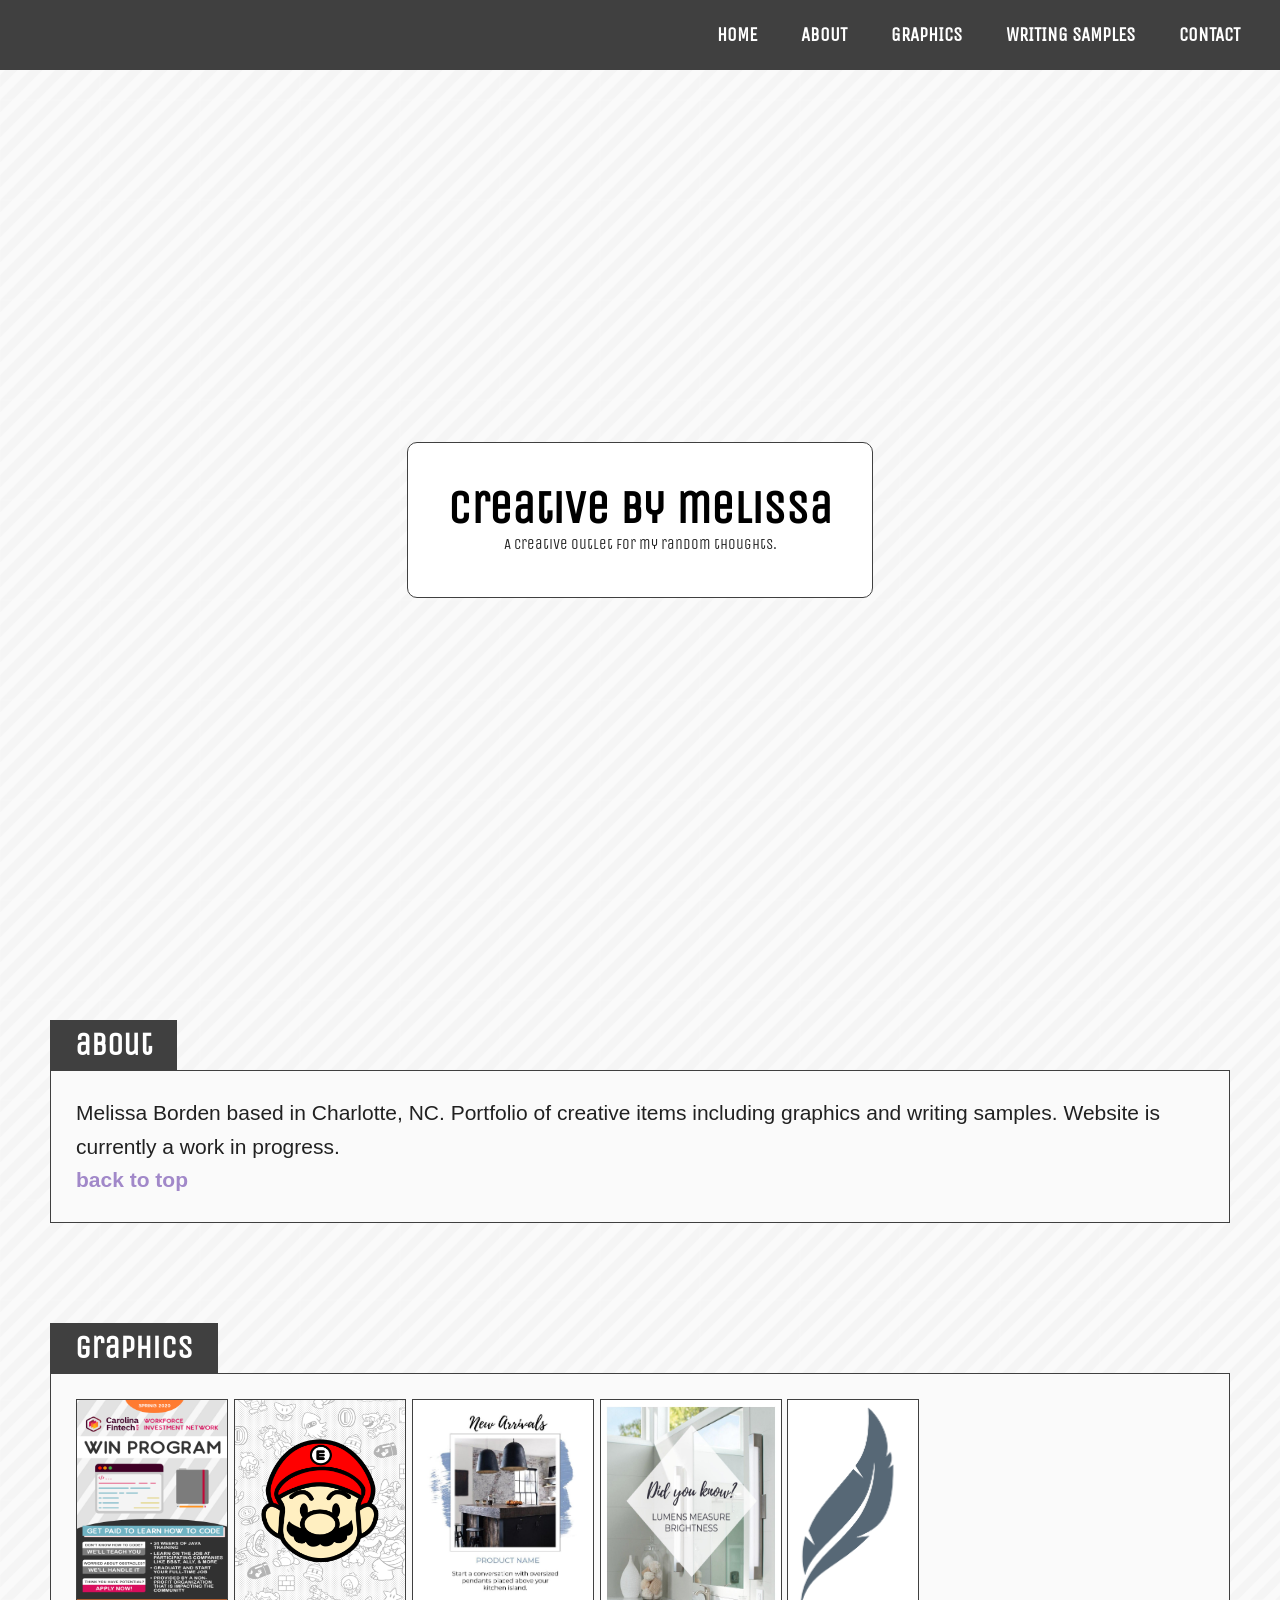
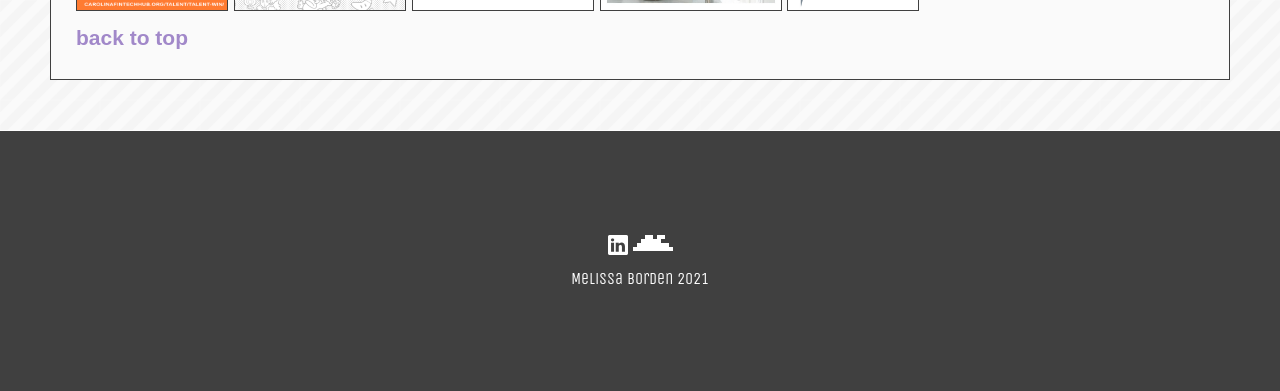
==== index.html @ 14ffc970 "Add blog link to footer" ====
<!DOCTYPE html>
<html lang="en">
<head>
  <meta charset="UTF-8">
  <meta name="viewport" content="width=device-width, initial-scale=1.0">
  <meta http-equiv="X-UA-Compatible" content="ie=edge">
  <title>Creative By Melissa (Borden)</title>
  <link rel="preconnect" href="https://fonts.gstatic.com">
  <link href="https://fonts.googleapis.com/css2?family=Unica+One&display=swap" rel="stylesheet">
  <link rel="stylesheet" type = "text/css" href="style.css" />
  <link rel="shortcut icon" href="bee.gif" />
   <nav id="top">
      <ul>
        <li><a href="/">home</a></li>
        <li><a href="#about">about</a></li>
        <li><a href="#examples">graphics</a></li>
        <li><a href="/writing.html">writing samples</a></li>
        <li><a href="mailto:melissaborden@outlook.com">contact</a></li>
      </ul>
    </nav>
    <header id="showcase">
         <div id="showcase-text">
            <h1>Creative By Melissa</h1>
            <p>A creative outlet for my random thoughts.</p>
         </div>
    </header>
   <!-- Global site tag (gtag.js) - Google Analytics -->
	<script async src="https://www.googletagmanager.com/gtag/js?id=G-S8QNSFEKWV"></script>
  <script>
    window.dataLayer = window.dataLayer || [];
    function gtag(){dataLayer.push(arguments);}
    gtag('js', new Date());
  
    gtag('config', 'G-S8QNSFEKWV');
  </script>  
</head>
<body>
    
  
  <!-- <div id="middle-break"><img src="images/blue-diamond.svg" height="200px" width="200px"></div>
  -->
<section id="about">
  <h2 class="tab">About</h2>
    <div class="boxes">
    <p>Melissa Borden based in Charlotte, NC. Portfolio of creative items including graphics and writing samples. Website is currently a work in progress.
    </p>
    <p><a href="#top">back to top</a></p>
    </div>
</section>


<section id="examples">
  <h2 class="tab">Graphics</h2>
    <div class="boxes">
    <p><a href="graphics/flyer.png"><img src="graphics/flyer.png" width="150" height="210" style="border:1px #404040 solid;" /></a>
      <a href="graphics/mario.png"><img src="graphics/mario.png" width="170" height="210" style="border:1px #404040 solid;" /></a>
      <a href="graphics/instagram-post.jpg"><img src="graphics/instagram-post.jpg" width="180" height="210" style="border:1px #404040 solid;" /></a>
      <a href="graphics/instagram-post-2.jpg"><img src="graphics/instagram-post-2.jpg" width="180" height="210" style="border:1px #404040 solid;" /></a>
      <a href="graphics/quill.png"><img src="graphics/quill.png" width="130" height="210" style="border:1px #404040 solid;" /></a>
    </p>
    <p><a href="#top">back to top</a></p>
    </div>
</section>

<section id="footer">
  <a href="http://www.linkedin.com/in/bordenmelissa"><img src="images/linkedin.png" /></a>
  <a href="https://blog.creativebymelissa.com"><img src="graphics/blog-icon.svg" width="40" height="24" alt="cbm blog" /></a>
  <br />
    <p>Melissa Borden 2021</p>
</section>
<script type="text/javascript" src="script.js"></script>
</body>
</html>
---- style.css ----
*{
    margin: 0;
    padding: 9;
}
body {
    color: #212121;
    font-family: "Unica One", sans-serif;
    font-size: 21px;
    margin: 0;
    line-height: 1.6;
    background-image: url('stripes-light.png');
}
nav {
    background: #404040;
    color: #000;
    font-family: "Unica One", sans-serif;
    font-size: .9em;
    font-weight: 700;
    list-style: none;
    margin: 0;
    padding: 20px;
    text-align: right;
}
nav li {
    display: inline;
    padding: 20px 20px;
}
nav a {
    color: #fff;
    text-decoration: none;
    text-transform: uppercase;
}
nav a:hover {
    color: #A188C9;
}
h1 {
    color: #000;
}
h1, h2 {
    text-transform: lowercase;
    line-height: 50px;
}
#showcase {
    /* background-color: #eee; */
    /* background-image: url('stripes-light.png'); */
    background-size: cover;
    background-position: center;
    display: flex;
    flex-direction: column;
    align-items: center;
    justify-content: center;
    height: 100vh;
    text-align: center;
    padding: 0 20px;
}
#showcase h1 {
    font-size: 2.2em;
}
#showcase h2 {
    font-size: 1.3em;
}  
#showcase p {
    font-size: .7em;
} 
#showcase-text {
    background-color: #fff;
    border: 1px #404040 solid;
    border-radius: 10px;
    padding: 40px 40px;
    font-family: "Unica One";
}
#showcase-text div {
    background-color: transparent;
    border: 1px solid #404040;
    padding: 10px;
}
#showcase .button {
    background-color: #00BCD4;
    border: 1px #ffffff solid;
    border-radius: 10px;
    color: #fff;
    font-size: 18px;
    text-decoration: none;
    padding: 10px 20px;
    margin-top: 20px;
}
#showcase .button:hover {
    background: #A188C9;
    color: #fff; 
}
#middle-break {
    text-align: center;
    background-color: #fff;
    border-top: 5px #F5F5F5 solid;
    border-bottom: 5px #F5F5F5 solid;
    padding: 10px;
}
#about {
    /* background: #fafafa; */
    color: #212121;
    padding: 50px;
}
/* #skills {
    padding: 20px;
    background: #7CC5DF;
    color: #000;
    text-align: center;
    border-top: 1px #fff solid;
}
*/
#examples {
    /* background: #fafafa; */
    color: #BDBDBD;
    padding: 50px;
}
.tab {
    background-color: #404040;
    color: #fff;
    display: inline-flex;
    padding: 0px 25px;
}
.boxes a {
    font-size: 1em;
    font-weight: 700;
    color: #A188C9;
    text-decoration: none;
}
.boxes a:hover {
    color: #404040;
}
.boxes {
    background-color: #FAFAFA;
    border: 1px #404040 solid;
    font-family: Arial, Helvetica, sans-serif;
    padding: 25px;
}
#contact {
    padding: 100px;
    color: #000;
    border-top: 1px #fff solid;
}
#contact h2 {
    background-color: #404040;
    color: #fff;
    display: inline-flex;
    padding: 0px 25px;
}
#footer {
    background: #404040;
    padding: 100px;
    text-align: center;
    color: #fff;
    border-top: 1px #fff solid;
}
#footer p {
    font-size: 1rem;
}
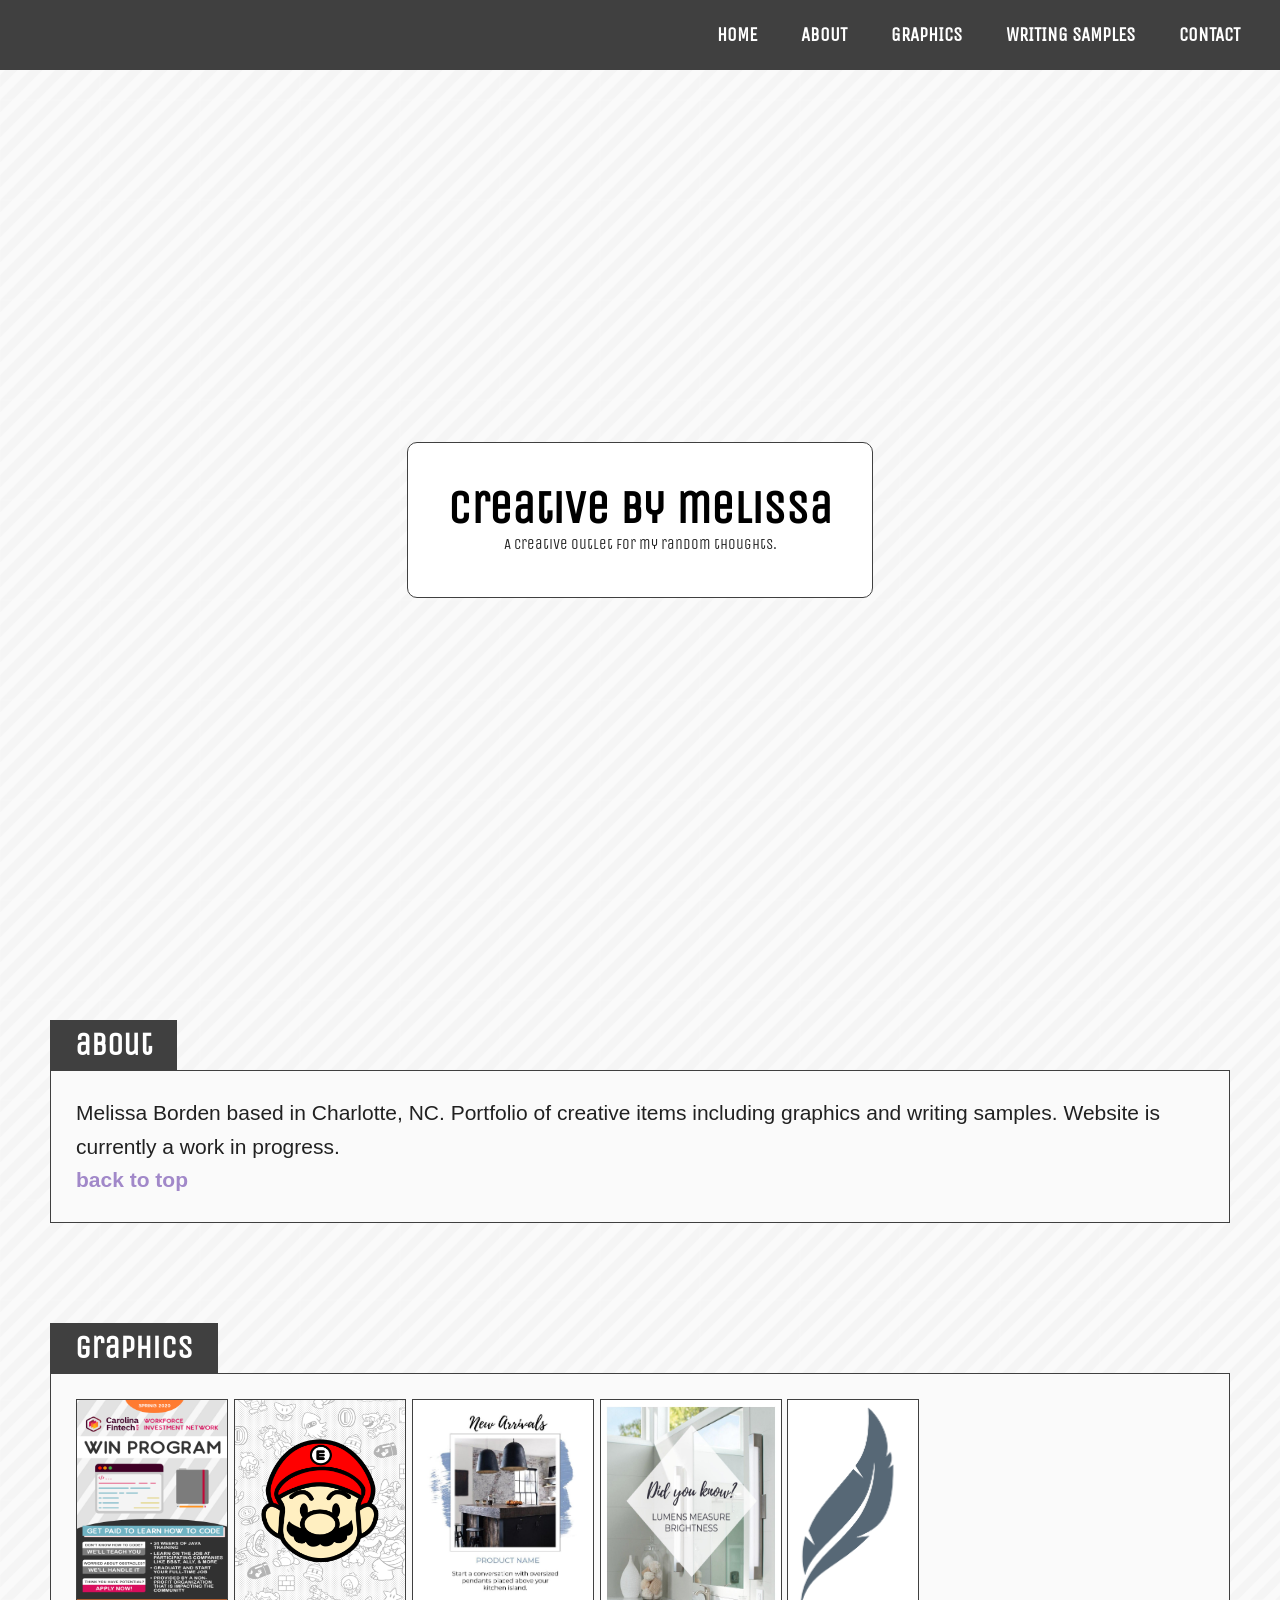
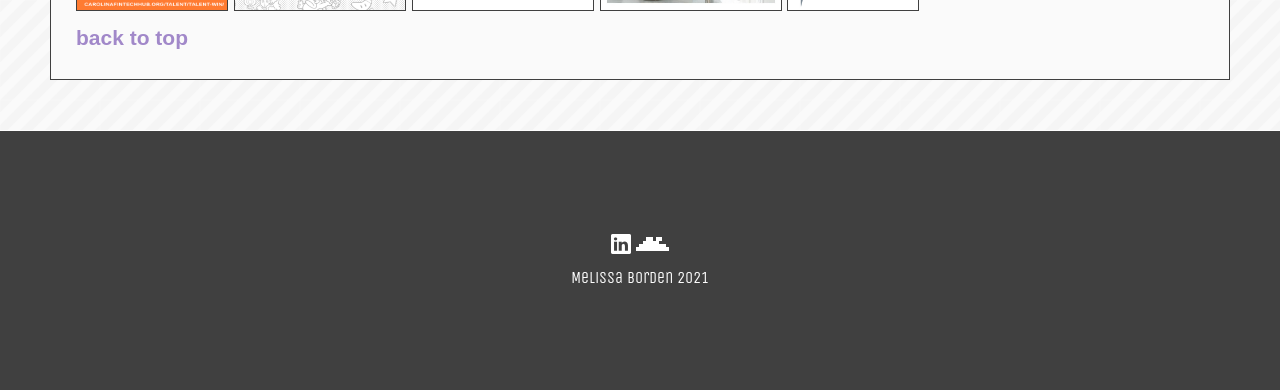
==== commit 4a3510f6: "Match footer icon sizes" ====
--- a/index.html
+++ b/index.html
@@ -63,8 +63,8 @@
 </section>
 
 <section id="footer">
-  <a href="http://www.linkedin.com/in/bordenmelissa"><img src="images/linkedin.png" /></a>
-  <a href="https://blog.creativebymelissa.com"><img src="graphics/blog-icon.svg" width="40" height="24" alt="cbm blog" /></a>
+  <a href="http://www.linkedin.com/in/bordenmelissa"><img src="images/linkedin.png" width="20" height="20" /></a>
+  <a href="https://blog.creativebymelissa.com"><img src="graphics/blog-icon.svg" width="33" height="20" alt="cbm blog" /></a>
   <br />
     <p>Melissa Borden 2021</p>
 </section>
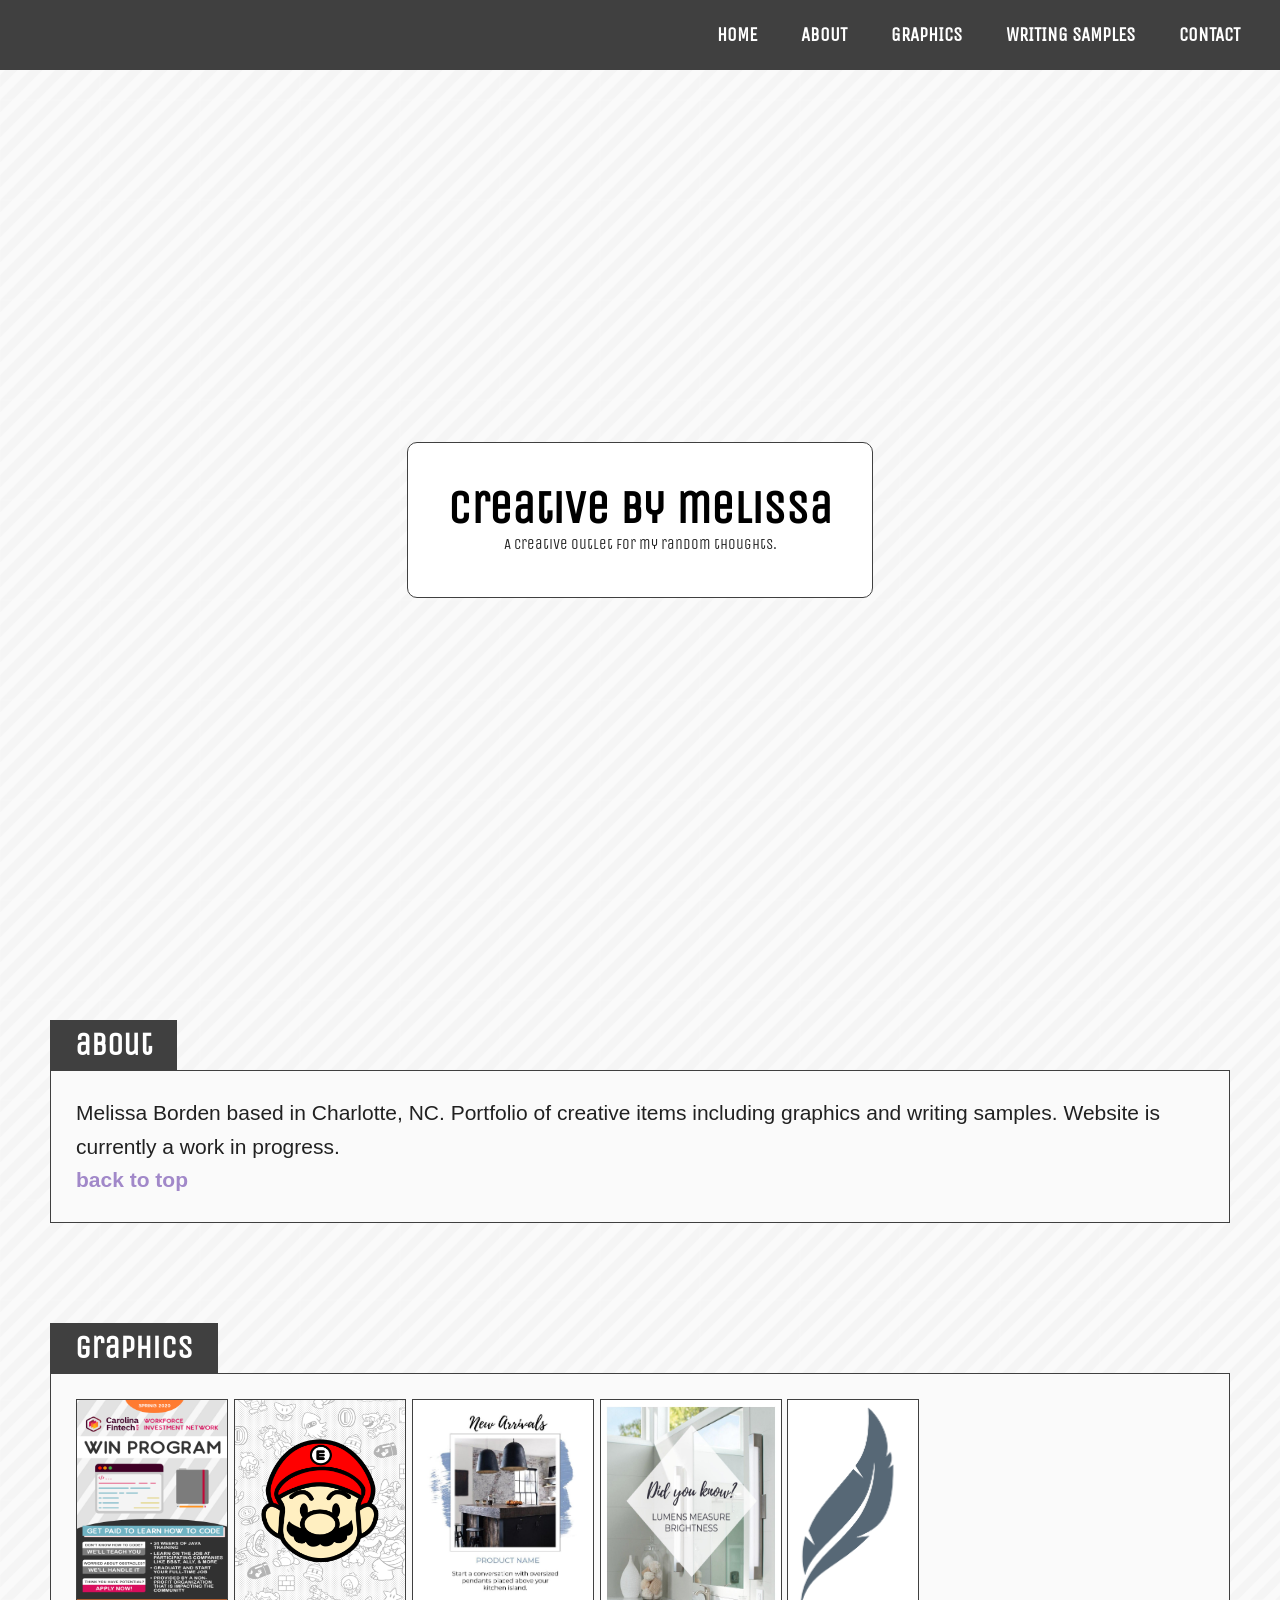
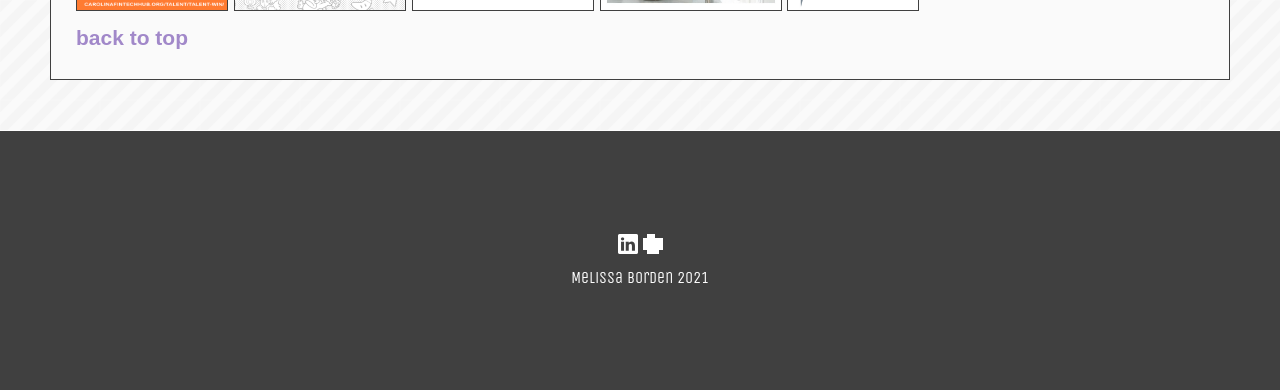
==== commit 5ca5b39c: "Make blog icon square (20x20)" ====
--- a/index.html
+++ b/index.html
@@ -64,7 +64,7 @@
 
 <section id="footer">
   <a href="http://www.linkedin.com/in/bordenmelissa"><img src="images/linkedin.png" width="20" height="20" /></a>
-  <a href="https://blog.creativebymelissa.com"><img src="graphics/blog-icon.svg" width="33" height="20" alt="cbm blog" /></a>
+  <a href="https://blog.creativebymelissa.com"><img src="graphics/blog-icon.svg" width="20" height="20" alt="cbm blog" /></a>
   <br />
     <p>Melissa Borden 2021</p>
 </section>
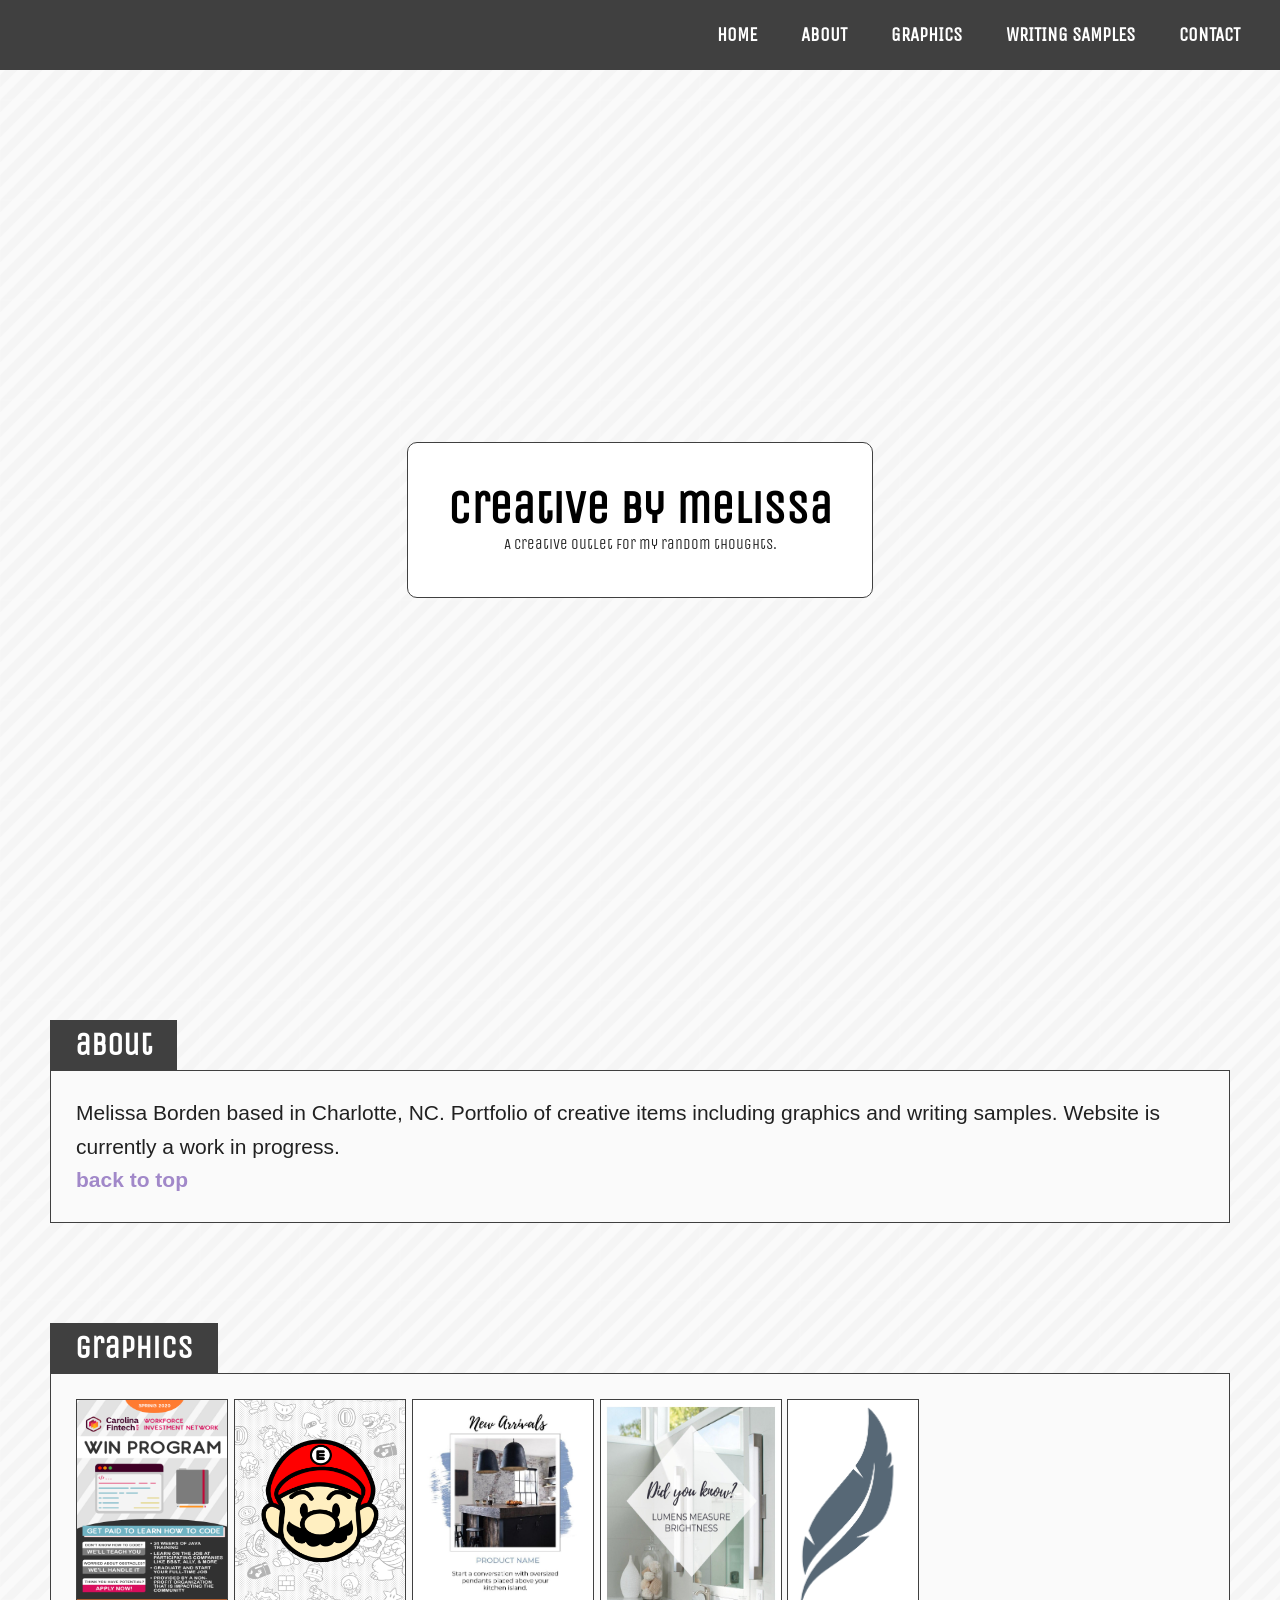
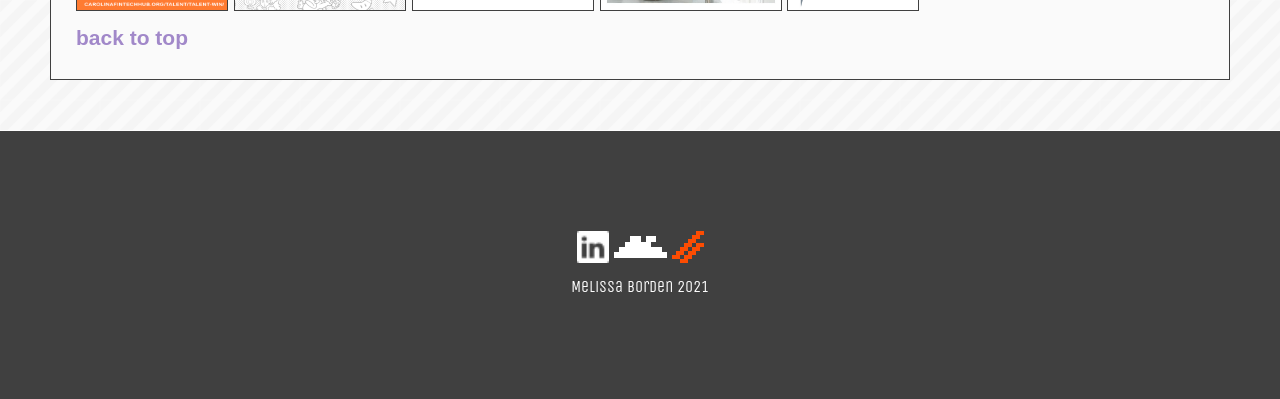
==== commit 8ee059cd: "Bigger footer icons + add Strava link" ====
--- a/index.html
+++ b/index.html
@@ -63,8 +63,9 @@
 </section>
 
 <section id="footer">
-  <a href="http://www.linkedin.com/in/bordenmelissa"><img src="images/linkedin.png" width="20" height="20" /></a>
-  <a href="https://blog.creativebymelissa.com"><img src="graphics/blog-icon.svg" width="20" height="20" alt="cbm blog" /></a>
+  <a href="http://www.linkedin.com/in/bordenmelissa"><img src="images/linkedin.png" width="32" height="32" /></a>
+  <a href="https://blog.creativebymelissa.com"><img src="graphics/blog-icon.svg" width="53" height="32" alt="cbm blog" /></a>
+  <a href="https://strava.app.link/hFUw55ImY2b"><img src="graphics/strava-icon.svg" width="32" height="32" alt="strava" /></a>
   <br />
     <p>Melissa Borden 2021</p>
 </section>
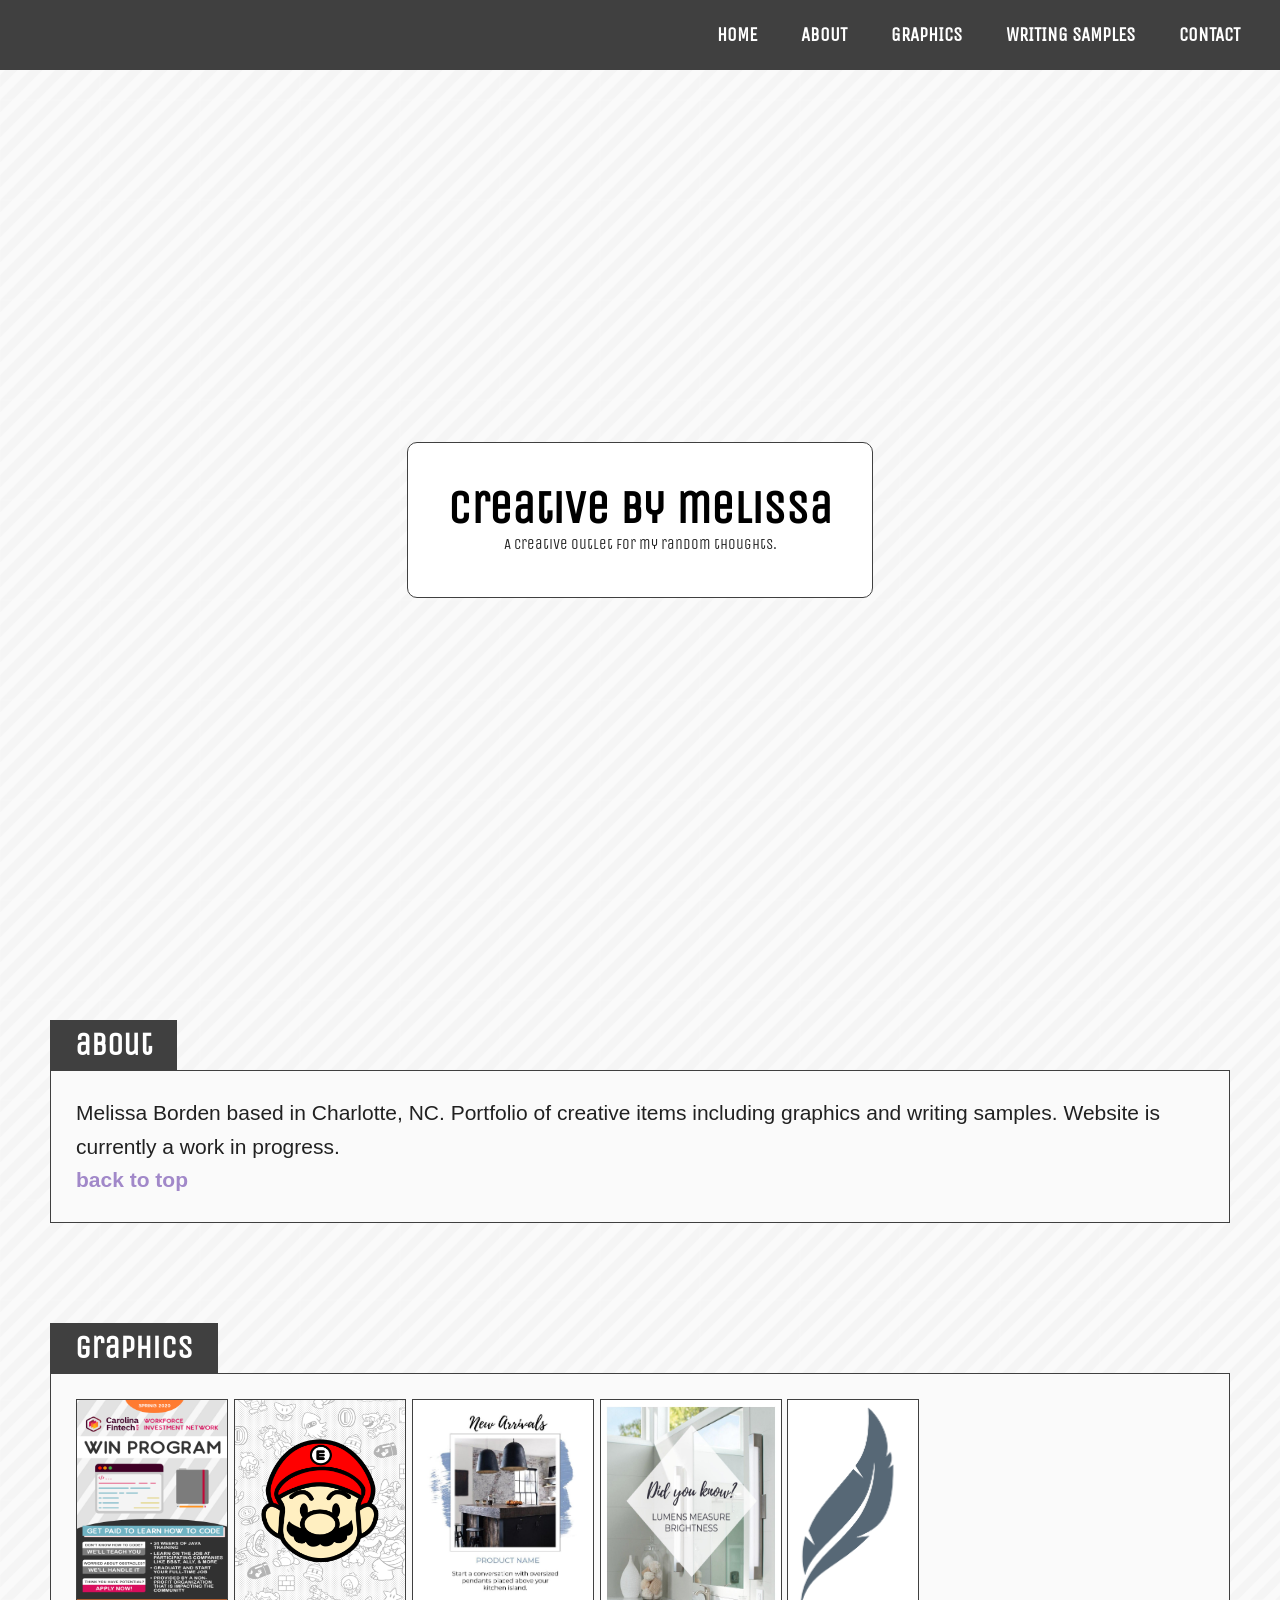
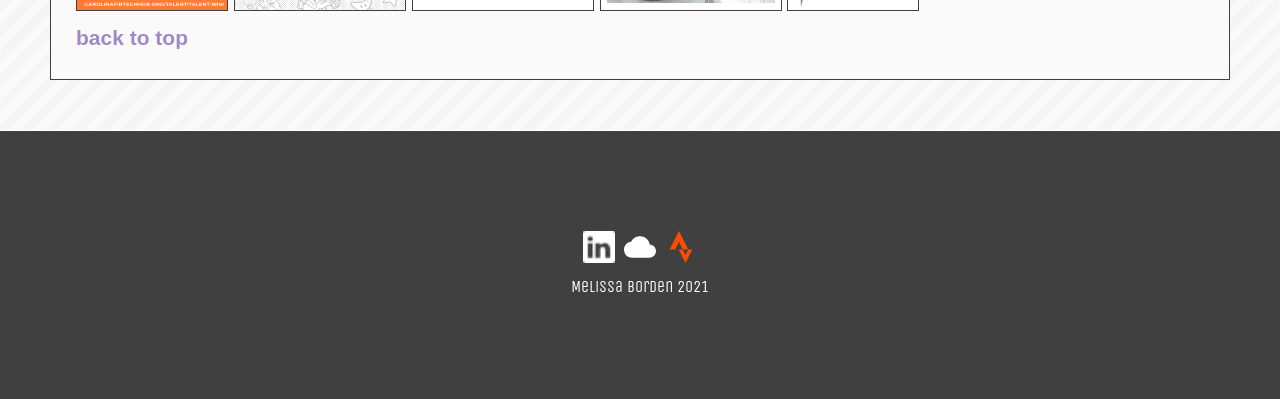
==== commit 51cb0c96: "Use smooth Material-style cloud icon" ====
--- a/index.html
+++ b/index.html
@@ -64,7 +64,7 @@
 
 <section id="footer">
   <a href="http://www.linkedin.com/in/bordenmelissa"><img src="images/linkedin.png" width="32" height="32" /></a>
-  <a href="https://blog.creativebymelissa.com"><img src="graphics/blog-icon.svg" width="53" height="32" alt="cbm blog" /></a>
+  <a href="https://blog.creativebymelissa.com"><img src="graphics/blog-icon.svg" width="40" height="32" alt="cbm blog" /></a>
   <a href="https://strava.app.link/hFUw55ImY2b"><img src="graphics/strava-icon.svg" width="32" height="32" alt="strava" /></a>
   <br />
     <p>Melissa Borden 2021</p>
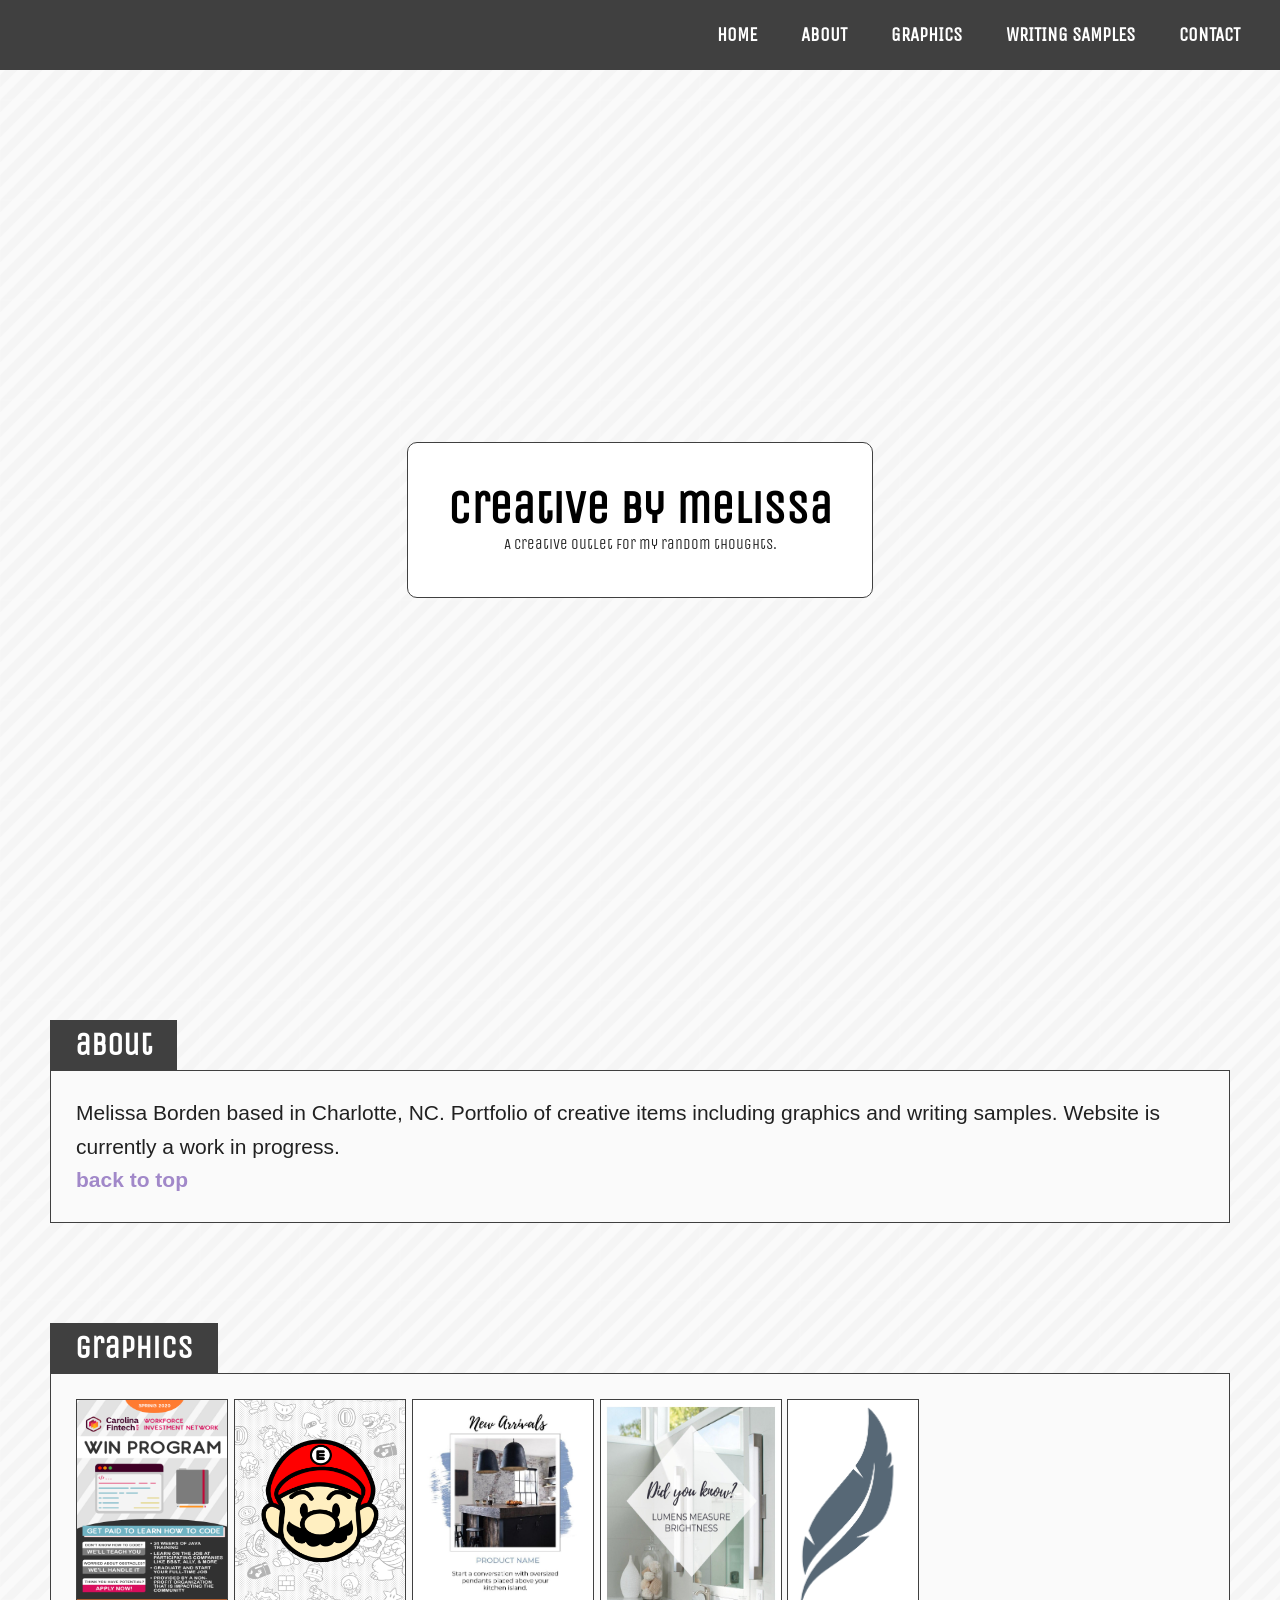
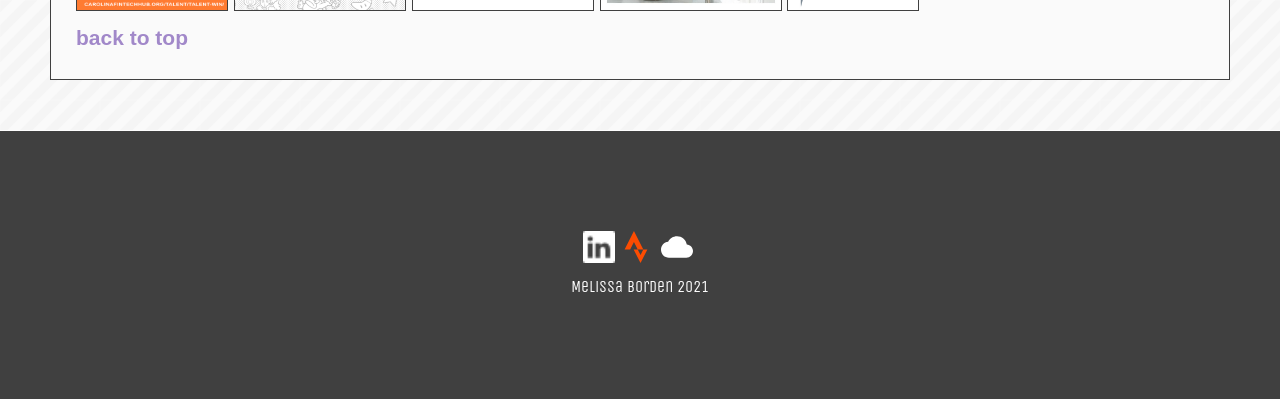
==== commit 29141ab4: "Reorder footer icons and use canonical Strava URL" ====
--- a/index.html
+++ b/index.html
@@ -64,8 +64,8 @@
 
 <section id="footer">
   <a href="http://www.linkedin.com/in/bordenmelissa"><img src="images/linkedin.png" width="32" height="32" /></a>
+  <a href="https://www.strava.com/athletes/87501353"><img src="graphics/strava-icon.svg" width="32" height="32" alt="strava" /></a>
   <a href="https://blog.creativebymelissa.com"><img src="graphics/blog-icon.svg" width="40" height="32" alt="cbm blog" /></a>
-  <a href="https://strava.app.link/hFUw55ImY2b"><img src="graphics/strava-icon.svg" width="32" height="32" alt="strava" /></a>
   <br />
     <p>Melissa Borden 2021</p>
 </section>
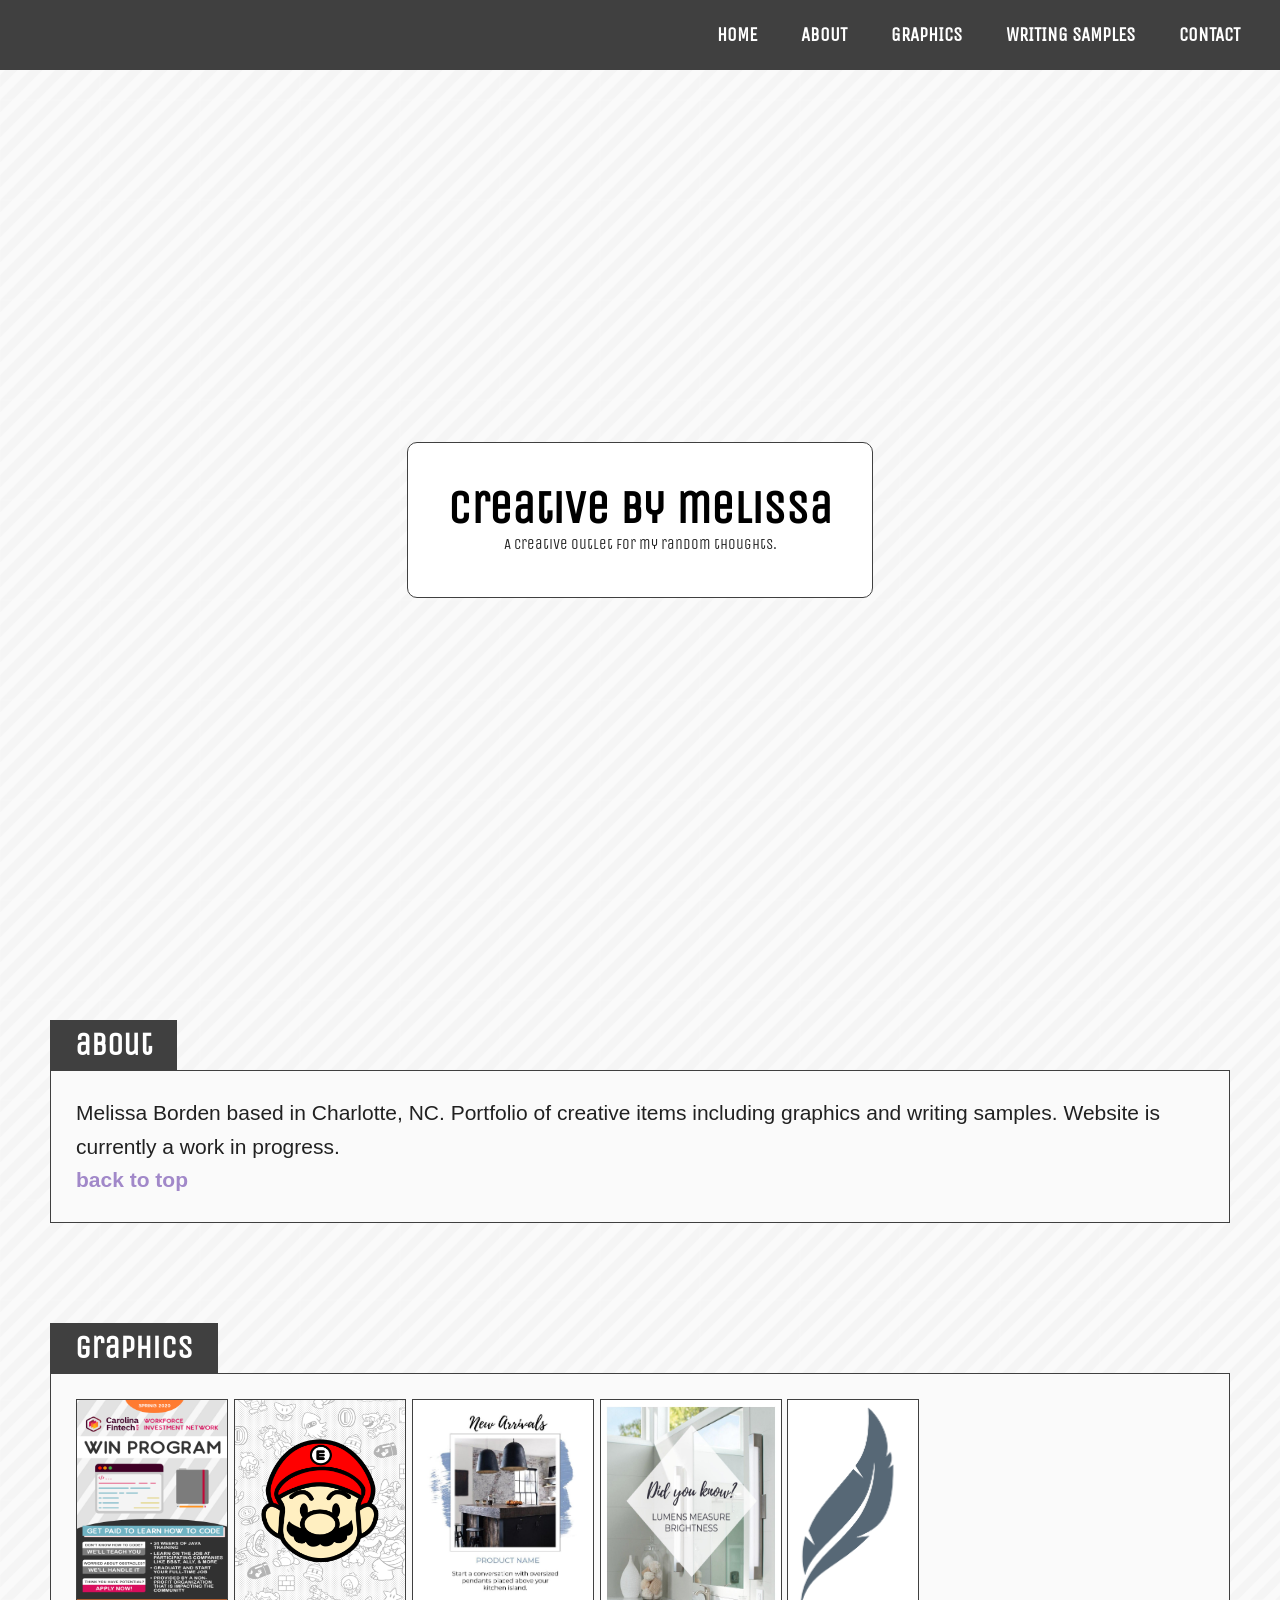
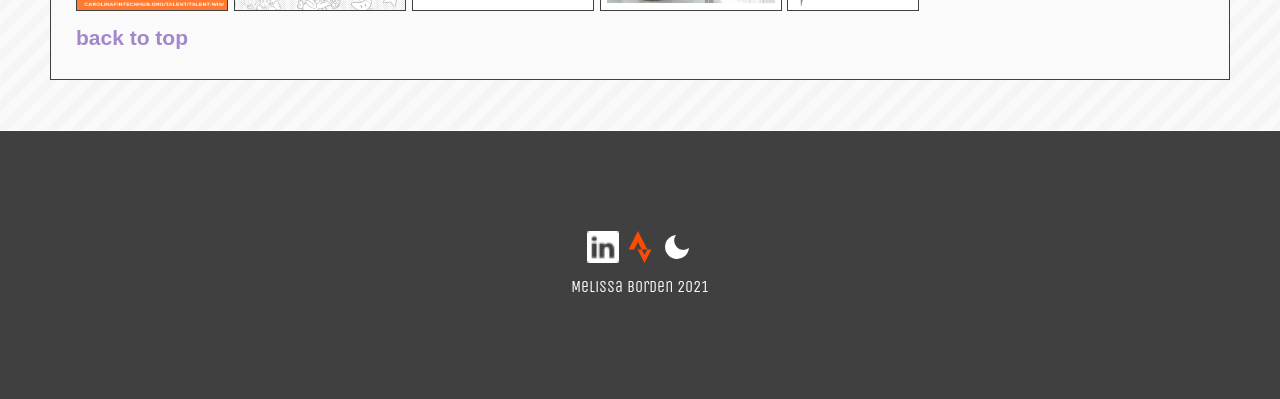
==== commit 69da1414: "Swap cloud for crescent moon icon" ====
--- a/index.html
+++ b/index.html
@@ -65,7 +65,7 @@
 <section id="footer">
   <a href="http://www.linkedin.com/in/bordenmelissa"><img src="images/linkedin.png" width="32" height="32" /></a>
   <a href="https://www.strava.com/athletes/87501353"><img src="graphics/strava-icon.svg" width="32" height="32" alt="strava" /></a>
-  <a href="https://blog.creativebymelissa.com"><img src="graphics/blog-icon.svg" width="40" height="32" alt="cbm blog" /></a>
+  <a href="https://blog.creativebymelissa.com"><img src="graphics/blog-icon.svg" width="32" height="32" alt="cbm blog" /></a>
   <br />
     <p>Melissa Borden 2021</p>
 </section>
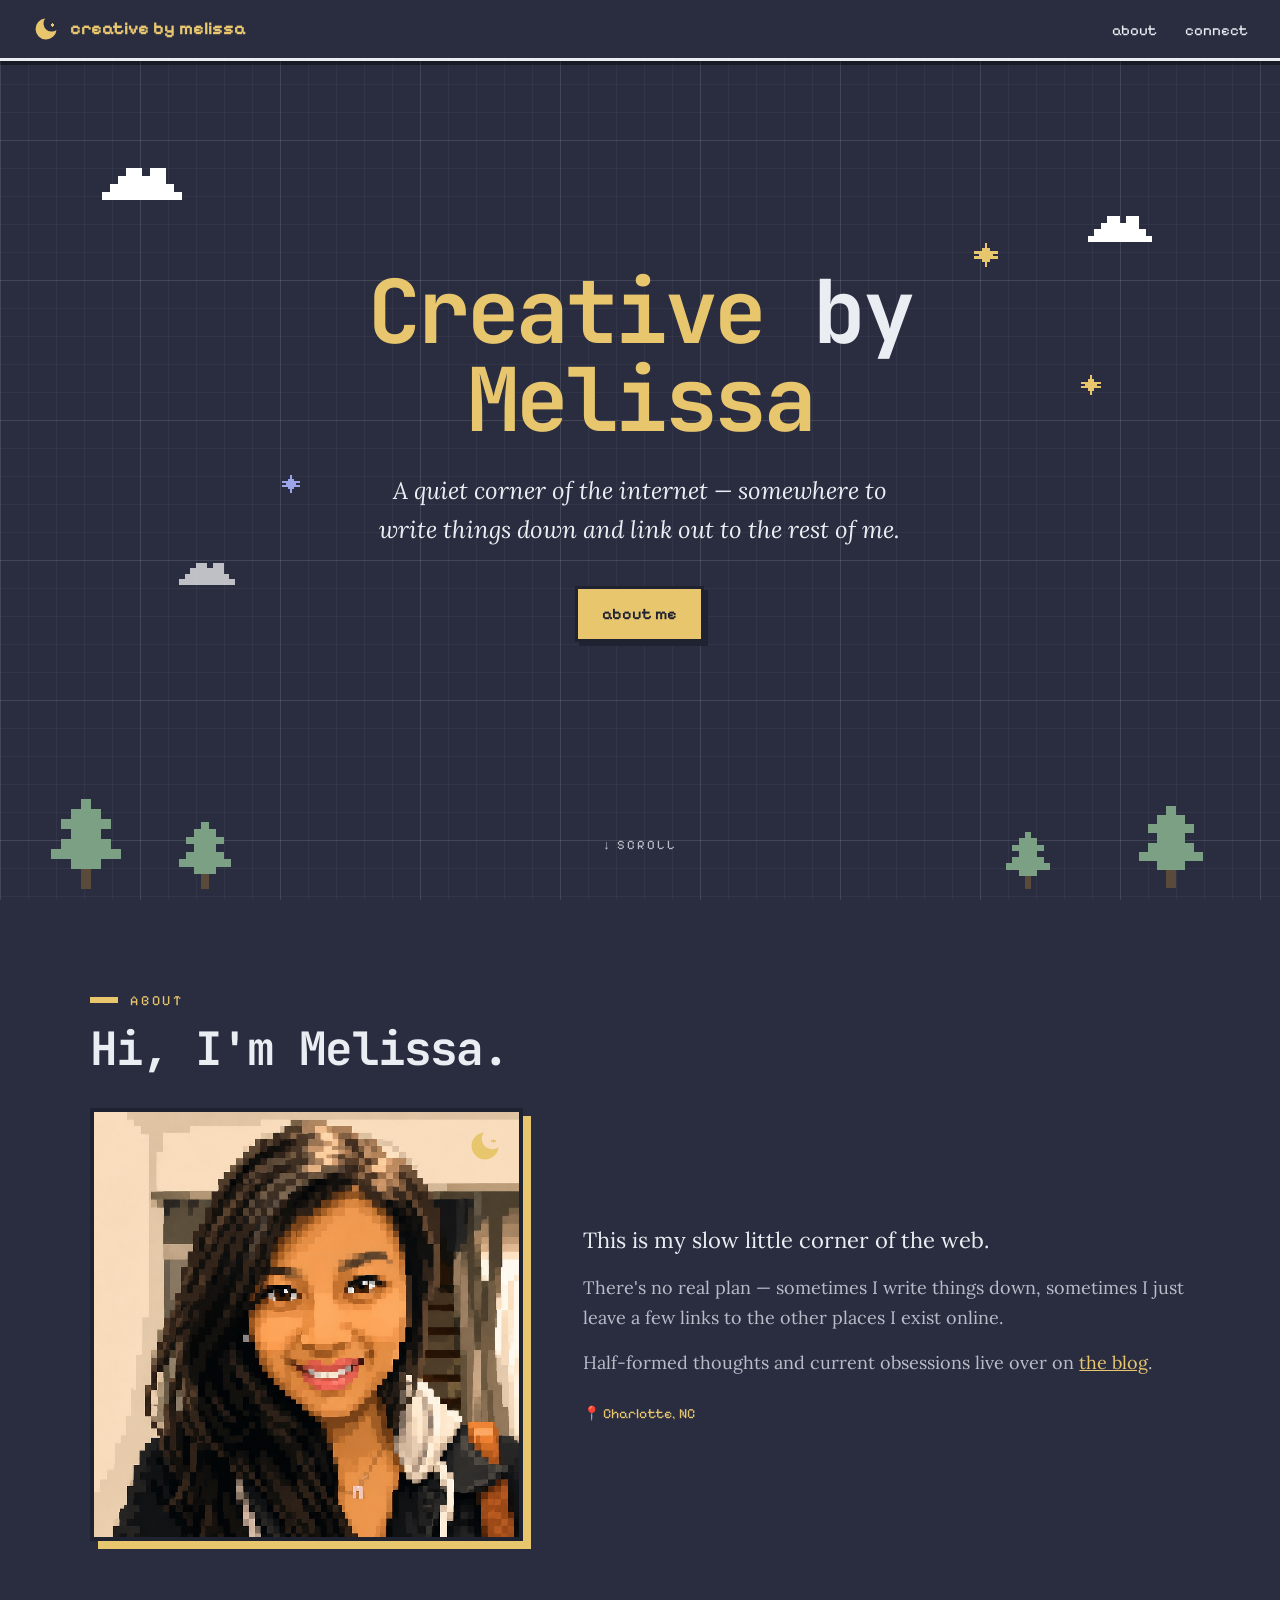
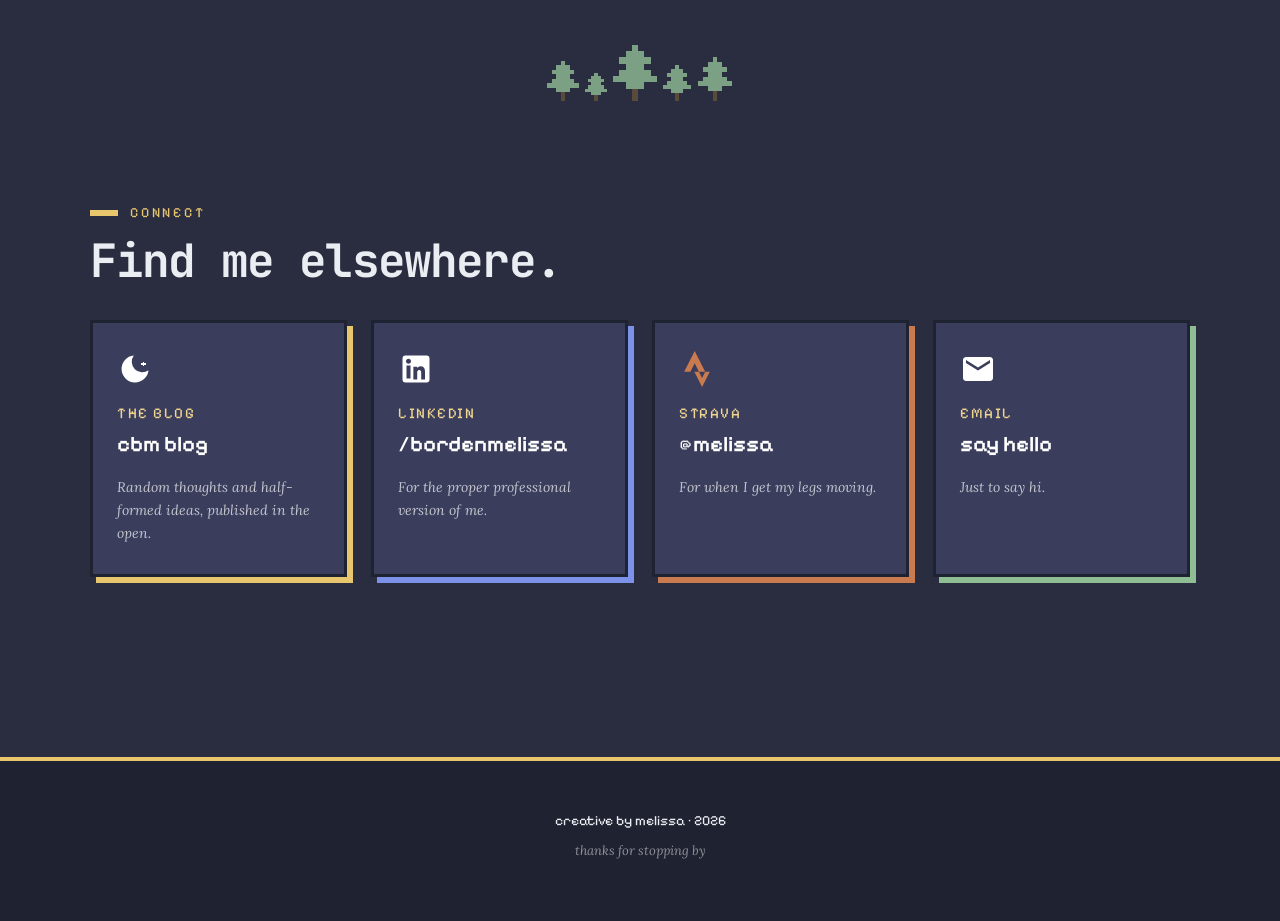
==== commit 3273bfcb: "Ship the redesign to the live homepage 🌙" ====
--- a/index.html
+++ b/index.html
@@ -1,74 +1,537 @@
 <!DOCTYPE html>
 <html lang="en">
 <head>
-  <meta charset="UTF-8">
-  <meta name="viewport" content="width=device-width, initial-scale=1.0">
-  <meta http-equiv="X-UA-Compatible" content="ie=edge">
-  <title>Creative By Melissa (Borden)</title>
-  <link rel="preconnect" href="https://fonts.gstatic.com">
-  <link href="https://fonts.googleapis.com/css2?family=Unica+One&display=swap" rel="stylesheet">
-  <link rel="stylesheet" type = "text/css" href="style.css" />
-  <link rel="shortcut icon" href="bee.gif" />
-   <nav id="top">
-      <ul>
-        <li><a href="/">home</a></li>
-        <li><a href="#about">about</a></li>
-        <li><a href="#examples">graphics</a></li>
-        <li><a href="/writing.html">writing samples</a></li>
-        <li><a href="mailto:melissaborden@outlook.com">contact</a></li>
-      </ul>
-    </nav>
-    <header id="showcase">
-         <div id="showcase-text">
-            <h1>Creative By Melissa</h1>
-            <p>A creative outlet for my random thoughts.</p>
-         </div>
-    </header>
-   <!-- Global site tag (gtag.js) - Google Analytics -->
-	<script async src="https://www.googletagmanager.com/gtag/js?id=G-S8QNSFEKWV"></script>
-  <script>
-    window.dataLayer = window.dataLayer || [];
-    function gtag(){dataLayer.push(arguments);}
-    gtag('js', new Date());
-  
-    gtag('config', 'G-S8QNSFEKWV');
-  </script>  
+<meta charset="UTF-8">
+<meta name="viewport" content="width=device-width, initial-scale=1.0">
+<meta name="color-scheme" content="dark only">
+<title>Creative by Melissa</title>
+<meta name="description" content="A quiet corner of the internet by Melissa Borden — somewhere to write things down and link out to the rest of me." />
+<link rel="shortcut icon" href="bee.gif" />
+<link rel="preconnect" href="https://fonts.googleapis.com">
+<link rel="preconnect" href="https://fonts.gstatic.com" crossorigin>
+<link href="https://fonts.googleapis.com/css2?family=JetBrains+Mono:wght@500;600;700&family=Pixelify+Sans:wght@400;500;600;700&family=Lora:ital,wght@0,400;0,500;0,600;0,700;1,400;1,500&display=swap" rel="stylesheet">
+
+<!-- Google Analytics -->
+<script async src="https://www.googletagmanager.com/gtag/js?id=G-S8QNSFEKWV"></script>
+<script>
+  window.dataLayer = window.dataLayer || [];
+  function gtag(){dataLayer.push(arguments);}
+  gtag('js', new Date());
+  gtag('config', 'G-S8QNSFEKWV');
+</script>
+
+<style>
+  :root {
+    color-scheme: dark only;
+    --bg: #2A2D40;
+    --bg-deep: #1F2230;
+    --ink: #EAEEF2;
+    --ink-soft: #B8BDC8;
+    --purple-deep: #E8C66E;
+    --purple-light: #F0D58F;
+    --pine: #8FBE94;
+    --gold: #DD7B5C;
+    --paper: #FFFFFF;
+    --white: #FFFFFF;
+    --shadow: rgba(0, 0, 0, 0.4);
+  }
+
+  *, *::before, *::after { box-sizing: border-box; margin: 0; padding: 0; }
+  html { scroll-behavior: smooth; }
+
+  body {
+    font-family: 'Lora', Georgia, serif;
+    background: var(--bg);
+    color: var(--ink);
+    line-height: 1.65;
+    font-size: 17px;
+    overflow-x: hidden;
+    background-image:
+      linear-gradient(to right, rgba(255, 255, 255, 0.08) 1px, transparent 1px),
+      linear-gradient(to bottom, rgba(255, 255, 255, 0.08) 1px, transparent 1px),
+      linear-gradient(to right, rgba(255, 255, 255, 0.04) 1px, transparent 1px),
+      linear-gradient(to bottom, rgba(255, 255, 255, 0.04) 1px, transparent 1px);
+    background-size: 140px 140px, 140px 140px, 28px 28px, 28px 28px;
+    background-attachment: fixed;
+  }
+
+  .pixel { font-family: 'Pixelify Sans', monospace; letter-spacing: 0.02em; }
+
+  nav.top {
+    position: sticky; top: 0; z-index: 50;
+    background: var(--bg);
+    border-bottom: 3px solid var(--ink);
+    padding: 14px 32px;
+    display: flex; align-items: center; justify-content: space-between;
+    box-shadow: 0 4px 0 var(--shadow);
+  }
+  nav.top .brand {
+    font-family: 'Pixelify Sans', monospace;
+    font-weight: 700; font-size: 18px;
+    color: var(--purple-deep); text-decoration: none;
+    display: flex; align-items: center; gap: 10px;
+  }
+  nav.top .brand svg { display: block; }
+  nav.top ul { list-style: none; display: flex; gap: 28px; }
+  nav.top li a {
+    font-family: 'Pixelify Sans', monospace;
+    font-size: 15px; color: var(--ink);
+    text-decoration: none; transition: color 0.15s;
+  }
+  nav.top li a:hover { color: var(--purple-deep); }
+  @media (max-width: 640px) {
+    nav.top { padding: 12px 18px; }
+    nav.top ul { gap: 14px; }
+    nav.top li a { font-size: 13px; }
+    nav.top .brand { font-size: 15px; }
+  }
+
+  .hero {
+    min-height: 92vh;
+    padding: 80px 24px 120px;
+    display: flex; flex-direction: column;
+    align-items: center; justify-content: center;
+    position: relative; text-align: center;
+  }
+  .hero-stack { position: relative; z-index: 5; max-width: 900px; }
+  .hero h1 {
+    font-family: 'JetBrains Mono', monospace;
+    font-weight: 700;
+    font-size: clamp(38px, 8.5vw, 88px);
+    line-height: 1; color: var(--purple-deep);
+    letter-spacing: -0.04em; margin-bottom: 28px;
+    animation: hero-rise 0.8s cubic-bezier(0.2, 0.7, 0.3, 1) both;
+  }
+  .hero h1 em { font-style: normal; color: var(--ink); }
+  .hero .tag {
+    font-family: 'Lora', serif; font-style: italic;
+    font-size: clamp(18px, 2.4vw, 24px);
+    color: var(--ink); max-width: 540px;
+    margin: 0 auto 36px;
+    animation: hero-rise 0.8s 0.2s cubic-bezier(0.2, 0.7, 0.3, 1) both;
+  }
+  .hero .cta-row {
+    display: flex; gap: 18px;
+    justify-content: center; flex-wrap: wrap;
+    animation: hero-rise 0.8s 0.4s cubic-bezier(0.2, 0.7, 0.3, 1) both;
+  }
+  .pixel-btn {
+    font-family: 'Pixelify Sans', monospace;
+    font-size: 16px; font-weight: 600;
+    padding: 12px 24px;
+    background: var(--white); color: #2A2D40;
+    border: 3px solid #1F2230;
+    box-shadow: 4px 4px 0 #1F2230;
+    text-decoration: none; cursor: pointer;
+    transition: transform 0.1s, box-shadow 0.1s;
+  }
+  .pixel-btn:hover { transform: translate(-2px, -2px); box-shadow: 6px 6px 0 #1F2230; }
+  .pixel-btn:active { transform: translate(2px, 2px); box-shadow: 2px 2px 0 #1F2230; }
+  .pixel-btn.primary { background: var(--purple-deep); color: #1F2230; }
+
+  @keyframes hero-rise {
+    from { opacity: 0; transform: translateY(20px); }
+    to { opacity: 1; transform: translateY(0); }
+  }
+
+  .hero-deco { position: absolute; top: 0; left: 0; width: 100%; height: 100%; pointer-events: none; z-index: 1; }
+  .deco { position: absolute; image-rendering: pixelated; }
+  .cloud-1 { top: 12%; left: 8%; width: 80px; animation: drift 18s ease-in-out infinite; }
+  .cloud-2 { top: 18%; right: 10%; width: 64px; animation: drift 24s ease-in-out -8s infinite reverse; }
+  .cloud-3 { top: 60%; left: 14%; width: 56px; animation: drift 20s ease-in-out -4s infinite; opacity: 0.7; }
+  .star-1 { top: 22%; right: 22%; width: 24px; animation: twinkle 3s ease-in-out infinite; }
+  .star-2 { top: 50%; left: 22%; width: 18px; animation: twinkle 3.5s ease-in-out -1.5s infinite; }
+  .star-3 { top: 38%; right: 14%; width: 20px; animation: twinkle 2.6s ease-in-out -0.8s infinite; }
+  .tree-1 { bottom: 0; left: 4%; width: 70px; }
+  .tree-2 { bottom: 0; left: 14%; width: 52px; }
+  .tree-3 { bottom: 0; right: 6%; width: 64px; }
+  .tree-4 { bottom: 0; right: 18%; width: 44px; }
+
+  @keyframes drift {
+    0%, 100% { transform: translateX(0) translateY(0); }
+    50% { transform: translateX(20px) translateY(-6px); }
+  }
+  @keyframes twinkle {
+    0%, 100% { opacity: 0.3; transform: scale(0.85); }
+    50% { opacity: 1; transform: scale(1.1); }
+  }
+
+  .scroll-cue {
+    position: absolute; bottom: 32px; left: 50%; transform: translateX(-50%);
+    font-family: 'Pixelify Sans', monospace; font-size: 13px;
+    color: var(--ink-soft); text-transform: uppercase; letter-spacing: 0.15em;
+    animation: bob 2s ease-in-out infinite;
+  }
+  @keyframes bob {
+    0%, 100% { transform: translateX(-50%) translateY(0); }
+    50% { transform: translateX(-50%) translateY(6px); }
+  }
+
+  section.content { padding: 100px 24px; position: relative; }
+  .container { max-width: 1100px; margin: 0 auto; }
+  .section-label {
+    font-family: 'Pixelify Sans', monospace;
+    font-size: 14px; text-transform: uppercase;
+    letter-spacing: 0.2em; color: var(--purple-deep);
+    margin-bottom: 14px;
+    display: flex; align-items: center; gap: 12px;
+  }
+  .section-label::before { content: ''; width: 28px; height: 6px; background: var(--purple-deep); }
+  .section-title {
+    font-family: 'JetBrains Mono', monospace;
+    font-weight: 700;
+    font-size: clamp(26px, 4.5vw, 46px);
+    color: var(--ink);
+    line-height: 1; letter-spacing: -0.04em;
+    margin-bottom: 36px;
+  }
+  .section-title em { font-style: normal; }
+
+  .about-grid { display: grid; grid-template-columns: 1fr 1.4fr; gap: 60px; align-items: center; }
+  @media (max-width: 760px) { .about-grid { grid-template-columns: 1fr; gap: 36px; } }
+  .portrait-frame {
+    aspect-ratio: 1;
+    background: var(--paper);
+    border: 4px solid #1F2230;
+    box-shadow: 8px 8px 0 var(--purple-deep);
+    display: flex; align-items: center; justify-content: center;
+    position: relative; overflow: hidden;
+  }
+  .portrait-frame:not(:has(img))::before {
+    content: 'photo goes here';
+    font-family: 'Pixelify Sans', monospace;
+    color: #5C5F78; font-size: 14px;
+  }
+  .portrait-frame img {
+    width: 100%; height: 100%;
+    object-fit: cover;
+    object-position: center top;
+    display: block;
+    image-rendering: pixelated;
+  }
+  .portrait-frame .moon-deco { position: absolute; top: 16px; right: 16px; width: 36px; height: 36px; z-index: 2; }
+  .about-copy h3 {
+    font-family: 'JetBrains Mono', monospace;
+    font-size: 20px; font-weight: 700; letter-spacing: -0.03em;
+    margin-bottom: 16px;
+  }
+  .about-copy p { font-size: 18px; margin-bottom: 16px; color: var(--ink-soft); }
+  .about-copy p:first-of-type { font-size: 22px; color: var(--ink); line-height: 1.5; }
+  .about-copy .meta { margin-top: 24px; display: flex; gap: 24px; flex-wrap: wrap; }
+  .about-copy .meta span {
+    font-family: 'Pixelify Sans', monospace;
+    font-size: 14px; color: var(--purple-deep);
+    display: flex; align-items: center; gap: 8px;
+  }
+
+  .gallery { display: grid; grid-template-columns: repeat(auto-fill, minmax(220px, 1fr)); gap: 28px; }
+  .work-card {
+    background: var(--white);
+    border: 3px solid #1F2230;
+    box-shadow: 6px 6px 0 #1F2230;
+    overflow: hidden;
+    transition: transform 0.15s, box-shadow 0.15s;
+    cursor: pointer; display: block;
+    text-decoration: none; color: inherit;
+  }
+  .work-card:hover { transform: translate(-3px, -3px); box-shadow: 9px 9px 0 var(--purple-deep); }
+  .work-card .thumb {
+    aspect-ratio: 4/5; background: var(--bg-deep);
+    display: flex; align-items: center; justify-content: center;
+    overflow: hidden; border-bottom: 3px solid #1F2230;
+  }
+  .work-card .thumb img { width: 100%; height: 100%; object-fit: cover; display: block; }
+  .work-card .meta { padding: 14px 16px; }
+  .work-card .meta .title {
+    font-family: 'Pixelify Sans', monospace;
+    font-size: 16px; font-weight: 600;
+    margin-bottom: 4px; color: #1F2230;
+  }
+  .work-card .meta .kind { font-size: 13px; color: #5C5F78; font-style: italic; }
+
+  .writing-list { display: flex; flex-direction: column; gap: 18px; max-width: 780px; }
+  .writing-item {
+    display: flex; align-items: baseline; gap: 18px;
+    padding: 22px 24px; background: var(--paper);
+    border: 3px solid #1F2230; box-shadow: 5px 5px 0 #1F2230;
+    text-decoration: none; color: inherit;
+    transition: transform 0.15s, box-shadow 0.15s;
+  }
+  .writing-item:hover { transform: translate(-2px, -2px); box-shadow: 7px 7px 0 var(--pine); }
+  .writing-item .bullet { width: 12px; height: 12px; background: var(--purple-deep); flex-shrink: 0; transform: translateY(2px); }
+  .writing-item .body { flex: 1; }
+  .writing-item .title {
+    font-family: 'Pixelify Sans', monospace;
+    font-size: 19px; font-weight: 600;
+    margin-bottom: 4px; color: #1F2230;
+  }
+  .writing-item .desc { font-size: 15px; color: #5C5F78; font-style: italic; }
+  .writing-item .arrow { font-family: 'Pixelify Sans', monospace; color: var(--purple-deep); font-size: 22px; }
+
+  .connect-cards { display: grid; grid-template-columns: repeat(auto-fit, minmax(220px, 1fr)); gap: 24px; }
+  .connect-card {
+    background: #3A3D5C; color: var(--white);
+    padding: 28px 24px;
+    border: 3px solid #1F2230;
+    box-shadow: 6px 6px 0 var(--purple-deep);
+    text-decoration: none;
+    transition: transform 0.15s, box-shadow 0.15s;
+    display: flex; flex-direction: column; gap: 14px;
+  }
+  .connect-card:hover { transform: translate(-3px, -3px); box-shadow: 9px 9px 0 var(--purple-light); }
+  .connect-card.linkedin { box-shadow: 6px 6px 0 #7B92E8; }
+  .connect-card.linkedin:hover { box-shadow: 9px 9px 0 #7B92E8; }
+  .connect-card.strava { box-shadow: 6px 6px 0 #C97A4F; }
+  .connect-card.strava:hover { box-shadow: 9px 9px 0 #C97A4F; }
+  .connect-card.email { box-shadow: 6px 6px 0 var(--pine); }
+  .connect-card.email:hover { box-shadow: 9px 9px 0 var(--pine); }
+  .connect-card .icon { width: 36px; height: 36px; }
+  .connect-card .label { font-family: 'Pixelify Sans', monospace; font-size: 15px; text-transform: uppercase; letter-spacing: 0.1em; color: var(--purple-light); }
+  .connect-card .handle { font-family: 'Pixelify Sans', monospace; font-size: 22px; font-weight: 600; }
+  .connect-card .desc { font-size: 14px; color: rgba(255, 255, 255, 0.7); font-style: italic; }
+
+  footer {
+    background: var(--bg-deep); color: var(--ink);
+    padding: 48px 24px 60px;
+    border-top: 4px solid var(--purple-deep);
+    text-align: center; margin-top: 80px;
+  }
+  footer .credit { font-family: 'Pixelify Sans', monospace; font-size: 14px; margin-bottom: 8px; }
+  footer .small { font-size: 13px; color: rgba(255, 255, 255, 0.5); font-style: italic; }
+
+  .pine-row { height: 60px; display: flex; align-items: end; justify-content: center; gap: 6px; margin: 0 auto; max-width: 1100px; }
+  .pine-row svg { image-rendering: pixelated; }
+</style>
 </head>
 <body>
-    
-  
-  <!-- <div id="middle-break"><img src="images/blue-diamond.svg" height="200px" width="200px"></div>
-  -->
-<section id="about">
-  <h2 class="tab">About</h2>
-    <div class="boxes">
-    <p>Melissa Borden based in Charlotte, NC. Portfolio of creative items including graphics and writing samples. Website is currently a work in progress.
-    </p>
-    <p><a href="#top">back to top</a></p>
+
+<nav class="top">
+  <a href="/" class="brand">
+    <svg width="28" height="28" viewBox="0 0 24 24">
+      <path d="M21 12.79A9 9 0 1 1 11.21 3 7 7 0 0 0 21 12.79z" fill="#E8C66E"/>
+      <g fill="#E8C66E" shape-rendering="crispEdges">
+        <rect x="17" y="7" width="1" height="3"/>
+        <rect x="16" y="8" width="3" height="1"/>
+      </g>
+    </svg>
+    creative by melissa
+  </a>
+  <ul>
+    <li><a href="#about">about</a></li>
+    <!-- <li><a href="#graphics">graphics</a></li> -->
+    <!-- <li><a href="#writing">writing</a></li> -->
+    <li><a href="#connect">connect</a></li>
+  </ul>
+</nav>
+
+<header class="hero">
+  <div class="hero-deco">
+    <svg class="deco cloud-1" viewBox="0 0 10 6" shape-rendering="crispEdges">
+      <g fill="#FFFFFF"><rect x="3" y="1" width="2" height="1"/><rect x="6" y="1" width="2" height="1"/><rect x="2" y="2" width="6" height="1"/><rect x="1" y="3" width="8" height="1"/><rect x="0" y="4" width="10" height="1"/></g>
+    </svg>
+    <svg class="deco cloud-2" viewBox="0 0 10 6" shape-rendering="crispEdges">
+      <g fill="#FFFFFF"><rect x="3" y="1" width="2" height="1"/><rect x="6" y="1" width="2" height="1"/><rect x="2" y="2" width="6" height="1"/><rect x="1" y="3" width="8" height="1"/><rect x="0" y="4" width="10" height="1"/></g>
+    </svg>
+    <svg class="deco cloud-3" viewBox="0 0 10 6" shape-rendering="crispEdges">
+      <g fill="#FFFFFF"><rect x="3" y="1" width="2" height="1"/><rect x="6" y="1" width="2" height="1"/><rect x="2" y="2" width="6" height="1"/><rect x="1" y="3" width="8" height="1"/><rect x="0" y="4" width="10" height="1"/></g>
+    </svg>
+    <svg class="deco star-1" viewBox="0 0 9 9" shape-rendering="crispEdges">
+      <g fill="#E8C66E"><rect x="4" y="0" width="1" height="2"/><rect x="3" y="2" width="3" height="1"/><rect x="0" y="3" width="9" height="1"/><rect x="2" y="4" width="5" height="1"/><rect x="0" y="5" width="9" height="1"/><rect x="3" y="6" width="3" height="1"/><rect x="4" y="7" width="1" height="2"/></g>
+    </svg>
+    <svg class="deco star-2" viewBox="0 0 9 9" shape-rendering="crispEdges">
+      <g fill="#9CA5E8"><rect x="4" y="0" width="1" height="2"/><rect x="3" y="2" width="3" height="1"/><rect x="0" y="3" width="9" height="1"/><rect x="2" y="4" width="5" height="1"/><rect x="0" y="5" width="9" height="1"/><rect x="3" y="6" width="3" height="1"/><rect x="4" y="7" width="1" height="2"/></g>
+    </svg>
+    <svg class="deco star-3" viewBox="0 0 9 9" shape-rendering="crispEdges">
+      <g fill="#E8C66E"><rect x="4" y="0" width="1" height="2"/><rect x="3" y="2" width="3" height="1"/><rect x="0" y="3" width="9" height="1"/><rect x="2" y="4" width="5" height="1"/><rect x="0" y="5" width="9" height="1"/><rect x="3" y="6" width="3" height="1"/><rect x="4" y="7" width="1" height="2"/></g>
+    </svg>
+    <svg class="deco tree-1" viewBox="0 0 7 9" shape-rendering="crispEdges">
+      <g fill="#7BA084"><rect x="3" y="0" width="1" height="1"/><rect x="2" y="1" width="3" height="1"/><rect x="1" y="2" width="5" height="1"/><rect x="2" y="3" width="3" height="1"/><rect x="1" y="4" width="5" height="1"/><rect x="0" y="5" width="7" height="1"/><rect x="2" y="6" width="3" height="1"/></g>
+      <g fill="#5A4A3A"><rect x="3" y="7" width="1" height="2"/></g>
+    </svg>
+    <svg class="deco tree-2" viewBox="0 0 7 9" shape-rendering="crispEdges">
+      <g fill="#7BA084"><rect x="3" y="0" width="1" height="1"/><rect x="2" y="1" width="3" height="1"/><rect x="1" y="2" width="5" height="1"/><rect x="2" y="3" width="3" height="1"/><rect x="1" y="4" width="5" height="1"/><rect x="0" y="5" width="7" height="1"/><rect x="2" y="6" width="3" height="1"/></g>
+      <g fill="#5A4A3A"><rect x="3" y="7" width="1" height="2"/></g>
+    </svg>
+    <svg class="deco tree-3" viewBox="0 0 7 9" shape-rendering="crispEdges">
+      <g fill="#7BA084"><rect x="3" y="0" width="1" height="1"/><rect x="2" y="1" width="3" height="1"/><rect x="1" y="2" width="5" height="1"/><rect x="2" y="3" width="3" height="1"/><rect x="1" y="4" width="5" height="1"/><rect x="0" y="5" width="7" height="1"/><rect x="2" y="6" width="3" height="1"/></g>
+      <g fill="#5A4A3A"><rect x="3" y="7" width="1" height="2"/></g>
+    </svg>
+    <svg class="deco tree-4" viewBox="0 0 7 9" shape-rendering="crispEdges">
+      <g fill="#7BA084"><rect x="3" y="0" width="1" height="1"/><rect x="2" y="1" width="3" height="1"/><rect x="1" y="2" width="5" height="1"/><rect x="2" y="3" width="3" height="1"/><rect x="1" y="4" width="5" height="1"/><rect x="0" y="5" width="7" height="1"/><rect x="2" y="6" width="3" height="1"/></g>
+      <g fill="#5A4A3A"><rect x="3" y="7" width="1" height="2"/></g>
+    </svg>
+  </div>
+
+  <div class="hero-stack">
+    <h1>Creative <em>by</em><br>Melissa</h1>
+    <p class="tag">A quiet corner of the internet — somewhere to write things down and link out to the rest of me.</p>
+    <div class="cta-row">
+      <!-- <a href="#graphics" class="pixel-btn primary">see the work</a> -->
+      <a href="#about" class="pixel-btn primary">about me</a>
     </div>
+  </div>
+
+  <div class="scroll-cue">↓ scroll</div>
+</header>
+
+<section id="about" class="content">
+  <div class="container">
+    <div class="section-label">about</div>
+    <h2 class="section-title">Hi, I'm Melissa.</h2>
+    <div class="about-grid">
+      <div class="portrait-frame">
+        <img src="images/melissa.jpeg" alt="Melissa" />
+        <svg class="moon-deco" viewBox="0 0 24 24">
+          <path d="M21 12.79A9 9 0 1 1 11.21 3 7 7 0 0 0 21 12.79z" fill="#E8C66E"/>
+          <g fill="#E8C66E" shape-rendering="crispEdges">
+            <rect x="17" y="7" width="1" height="3"/>
+            <rect x="16" y="8" width="3" height="1"/>
+          </g>
+        </svg>
+      </div>
+      <div class="about-copy">
+        <p>This is my slow little corner of the web.</p>
+        <p>There's no real plan — sometimes I write things down, sometimes I just leave a few links to the other places I exist online.</p>
+        <p>Half-formed thoughts and current obsessions live over on <a href="https://blog.creativebymelissa.com" style="color:var(--purple-deep);">the blog</a>.</p>
+        <div class="meta">
+          <span>📍 Charlotte, NC</span>
+        </div>
+      </div>
+    </div>
+  </div>
 </section>
 
-
-<section id="examples">
-  <h2 class="tab">Graphics</h2>
-    <div class="boxes">
-    <p><a href="graphics/flyer.png"><img src="graphics/flyer.png" width="150" height="210" style="border:1px #404040 solid;" /></a>
-      <a href="graphics/mario.png"><img src="graphics/mario.png" width="170" height="210" style="border:1px #404040 solid;" /></a>
-      <a href="graphics/instagram-post.jpg"><img src="graphics/instagram-post.jpg" width="180" height="210" style="border:1px #404040 solid;" /></a>
-      <a href="graphics/instagram-post-2.jpg"><img src="graphics/instagram-post-2.jpg" width="180" height="210" style="border:1px #404040 solid;" /></a>
-      <a href="graphics/quill.png"><img src="graphics/quill.png" width="130" height="210" style="border:1px #404040 solid;" /></a>
-    </p>
-    <p><a href="#top">back to top</a></p>
+<div class="pine-row">
+  <svg width="32" height="40" viewBox="0 0 7 9" shape-rendering="crispEdges">
+    <g fill="#7BA084"><rect x="3" y="0" width="1" height="1"/><rect x="2" y="1" width="3" height="1"/><rect x="1" y="2" width="5" height="1"/><rect x="2" y="3" width="3" height="1"/><rect x="1" y="4" width="5" height="1"/><rect x="0" y="5" width="7" height="1"/><rect x="2" y="6" width="3" height="1"/></g>
+    <g fill="#5A4A3A"><rect x="3" y="7" width="1" height="2"/></g>
+  </svg>
+  <svg width="22" height="28" viewBox="0 0 7 9" shape-rendering="crispEdges">
+    <g fill="#7BA084"><rect x="3" y="0" width="1" height="1"/><rect x="2" y="1" width="3" height="1"/><rect x="1" y="2" width="5" height="1"/><rect x="2" y="3" width="3" height="1"/><rect x="1" y="4" width="5" height="1"/><rect x="0" y="5" width="7" height="1"/><rect x="2" y="6" width="3" height="1"/></g>
+    <g fill="#5A4A3A"><rect x="3" y="7" width="1" height="2"/></g>
+  </svg>
+  <svg width="44" height="56" viewBox="0 0 7 9" shape-rendering="crispEdges">
+    <g fill="#7BA084"><rect x="3" y="0" width="1" height="1"/><rect x="2" y="1" width="3" height="1"/><rect x="1" y="2" width="5" height="1"/><rect x="2" y="3" width="3" height="1"/><rect x="1" y="4" width="5" height="1"/><rect x="0" y="5" width="7" height="1"/><rect x="2" y="6" width="3" height="1"/></g>
+    <g fill="#5A4A3A"><rect x="3" y="7" width="1" height="2"/></g>
+  </svg>
+  <svg width="28" height="36" viewBox="0 0 7 9" shape-rendering="crispEdges">
+    <g fill="#7BA084"><rect x="3" y="0" width="1" height="1"/><rect x="2" y="1" width="3" height="1"/><rect x="1" y="2" width="5" height="1"/><rect x="2" y="3" width="3" height="1"/><rect x="1" y="4" width="5" height="1"/><rect x="0" y="5" width="7" height="1"/><rect x="2" y="6" width="3" height="1"/></g>
+    <g fill="#5A4A3A"><rect x="3" y="7" width="1" height="2"/></g>
+  </svg>
+  <svg width="36" height="44" viewBox="0 0 7 9" shape-rendering="crispEdges">
+    <g fill="#7BA084"><rect x="3" y="0" width="1" height="1"/><rect x="2" y="1" width="3" height="1"/><rect x="1" y="2" width="5" height="1"/><rect x="2" y="3" width="3" height="1"/><rect x="1" y="4" width="5" height="1"/><rect x="0" y="5" width="7" height="1"/><rect x="2" y="6" width="3" height="1"/></g>
+    <g fill="#5A4A3A"><rect x="3" y="7" width="1" height="2"/></g>
+  </svg>
+</div>
+
+<!-- GRAPHICS SECTION HIDDEN — uncomment to restore
+<section id="graphics" class="content">
+  <div class="container">
+    <div class="section-label">graphics</div>
+    <h2 class="section-title">Things I've made.</h2>
+    <div class="gallery">
+      <a href="graphics/flyer.png" class="work-card">
+        <div class="thumb"><img src="graphics/flyer.png" alt="flyer"/></div>
+        <div class="meta"><div class="title">Event Flyer</div><div class="kind">print &middot; layout</div></div>
+      </a>
+      <a href="graphics/mario.png" class="work-card">
+        <div class="thumb"><img src="graphics/mario.png" alt="mario"/></div>
+        <div class="meta"><div class="title">Mario Illustration</div><div class="kind">illustration</div></div>
+      </a>
+      <a href="graphics/instagram-post.jpg" class="work-card">
+        <div class="thumb"><img src="graphics/instagram-post.jpg" alt="instagram post"/></div>
+        <div class="meta"><div class="title">Instagram Post</div><div class="kind">social &middot; design</div></div>
+      </a>
+      <a href="graphics/instagram-post-2.jpg" class="work-card">
+        <div class="thumb"><img src="graphics/instagram-post-2.jpg" alt="instagram post 2"/></div>
+        <div class="meta"><div class="title">Instagram Post 2</div><div class="kind">social &middot; design</div></div>
+      </a>
+      <a href="graphics/quill.png" class="work-card">
+        <div class="thumb"><img src="graphics/quill.png" alt="quill"/></div>
+        <div class="meta"><div class="title">Quill</div><div class="kind">illustration</div></div>
+      </a>
     </div>
+  </div>
 </section>
-
-<section id="footer">
-  <a href="http://www.linkedin.com/in/bordenmelissa"><img src="images/linkedin.png" width="32" height="32" /></a>
-  <a href="https://www.strava.com/athletes/87501353"><img src="graphics/strava-icon.svg" width="32" height="32" alt="strava" /></a>
-  <a href="https://blog.creativebymelissa.com"><img src="graphics/blog-icon.svg" width="32" height="32" alt="cbm blog" /></a>
-  <br />
-    <p>Melissa Borden 2021</p>
+-->
+
+<!-- WRITING SECTION HIDDEN — uncomment to restore
+<section id="writing" class="content">
+  <div class="container">
+    <div class="section-label">writing</div>
+    <h2 class="section-title">Words on paper.</h2>
+    <div class="writing-list">
+      <a href="/writing.html" class="writing-item">
+        <span class="bullet"></span>
+        <div class="body">
+          <div class="title">Writing samples</div>
+          <div class="desc">Browse the full collection of essays, short pieces, and other writing.</div>
+        </div>
+        <span class="arrow">→</span>
+      </a>
+      <a href="#" class="writing-item">
+        <span class="bullet" style="background:var(--pine);"></span>
+        <div class="body">
+          <div class="title">Featured piece title</div>
+          <div class="desc">Short description of what this piece is about — replace with real samples once we know which to highlight.</div>
+        </div>
+        <span class="arrow">→</span>
+      </a>
+      <a href="#" class="writing-item">
+        <span class="bullet" style="background:var(--purple-light);"></span>
+        <div class="body">
+          <div class="title">Another featured piece</div>
+          <div class="desc">Another short description placeholder.</div>
+        </div>
+        <span class="arrow">→</span>
+      </a>
+    </div>
+  </div>
 </section>
-<script type="text/javascript" src="script.js"></script>
+-->
+
+<section id="connect" class="content">
+  <div class="container">
+    <div class="section-label">connect</div>
+    <h2 class="section-title">Find me elsewhere.</h2>
+    <div class="connect-cards">
+      <a class="connect-card" href="https://blog.creativebymelissa.com">
+        <svg class="icon" viewBox="0 0 24 24">
+          <path d="M21 12.79A9 9 0 1 1 11.21 3 7 7 0 0 0 21 12.79z" fill="#FFFFFF"/>
+          <g fill="#FFFFFF" shape-rendering="crispEdges"><rect x="17" y="7" width="1" height="3"/><rect x="16" y="8" width="3" height="1"/></g>
+        </svg>
+        <div><div class="label">the blog</div><div class="handle">cbm blog</div></div>
+        <div class="desc">Random thoughts and half-formed ideas, published in the open.</div>
+      </a>
+      <a class="connect-card linkedin" href="https://www.linkedin.com/in/bordenmelissa">
+        <svg class="icon" viewBox="0 0 24 24" fill="#FFFFFF">
+          <path d="M19 3a2 2 0 0 1 2 2v14a2 2 0 0 1-2 2H5a2 2 0 0 1-2-2V5a2 2 0 0 1 2-2h14zM8.339 18.337v-8.59h-2.667v8.59h2.667zm-1.333-9.764c.92 0 1.667-.745 1.667-1.665S7.926 5.243 7.006 5.243 5.339 5.989 5.339 6.908s.747 1.665 1.667 1.665zm10.998 9.764v-4.706c0-2.31-1.249-3.385-2.915-3.385-1.345 0-1.95.74-2.286 1.26v-1.08h-2.535c.033.738 0 8.59 0 8.59h2.535v-4.797c0-.227.016-.453.083-.616.18-.456.6-.928 1.298-.928.916 0 1.282.696 1.282 1.717v4.624h2.538z"/>
+        </svg>
+        <div><div class="label">linkedin</div><div class="handle">/bordenmelissa</div></div>
+        <div class="desc">For the proper professional version of me.</div>
+      </a>
+      <a class="connect-card strava" href="https://www.strava.com/athletes/87501353">
+        <svg class="icon" viewBox="0 0 24 24">
+          <path d="M15.387 17.944l-2.089-4.116h-3.065L15.387 24l5.15-10.172h-3.066m-7.008-5.599l2.836 5.598h4.172L10.463 0l-7 13.828h4.169" fill="#C97A4F"/>
+        </svg>
+        <div><div class="label">strava</div><div class="handle">@melissa</div></div>
+        <div class="desc">For when I get my legs moving.</div>
+      </a>
+      <a class="connect-card email" href="mailto:melissaborden@outlook.com">
+        <svg class="icon" viewBox="0 0 24 24" fill="#FFFFFF">
+          <path d="M4 4h16c1.1 0 2 .9 2 2v12c0 1.1-.9 2-2 2H4c-1.1 0-1.99-.9-1.99-2L2 6c0-1.1.9-2 2-2zm0 4l8 5 8-5v-2l-8 5-8-5v2z"/>
+        </svg>
+        <div><div class="label">email</div><div class="handle">say hello</div></div>
+        <div class="desc">Just to say hi.</div>
+      </a>
+    </div>
+  </div>
+</section>
+
+<footer>
+  <div class="credit">creative by melissa &middot; 2026</div>
+  <div class="small">thanks for stopping by</div>
+</footer>
+
 </body>
-</html>
+</html>
